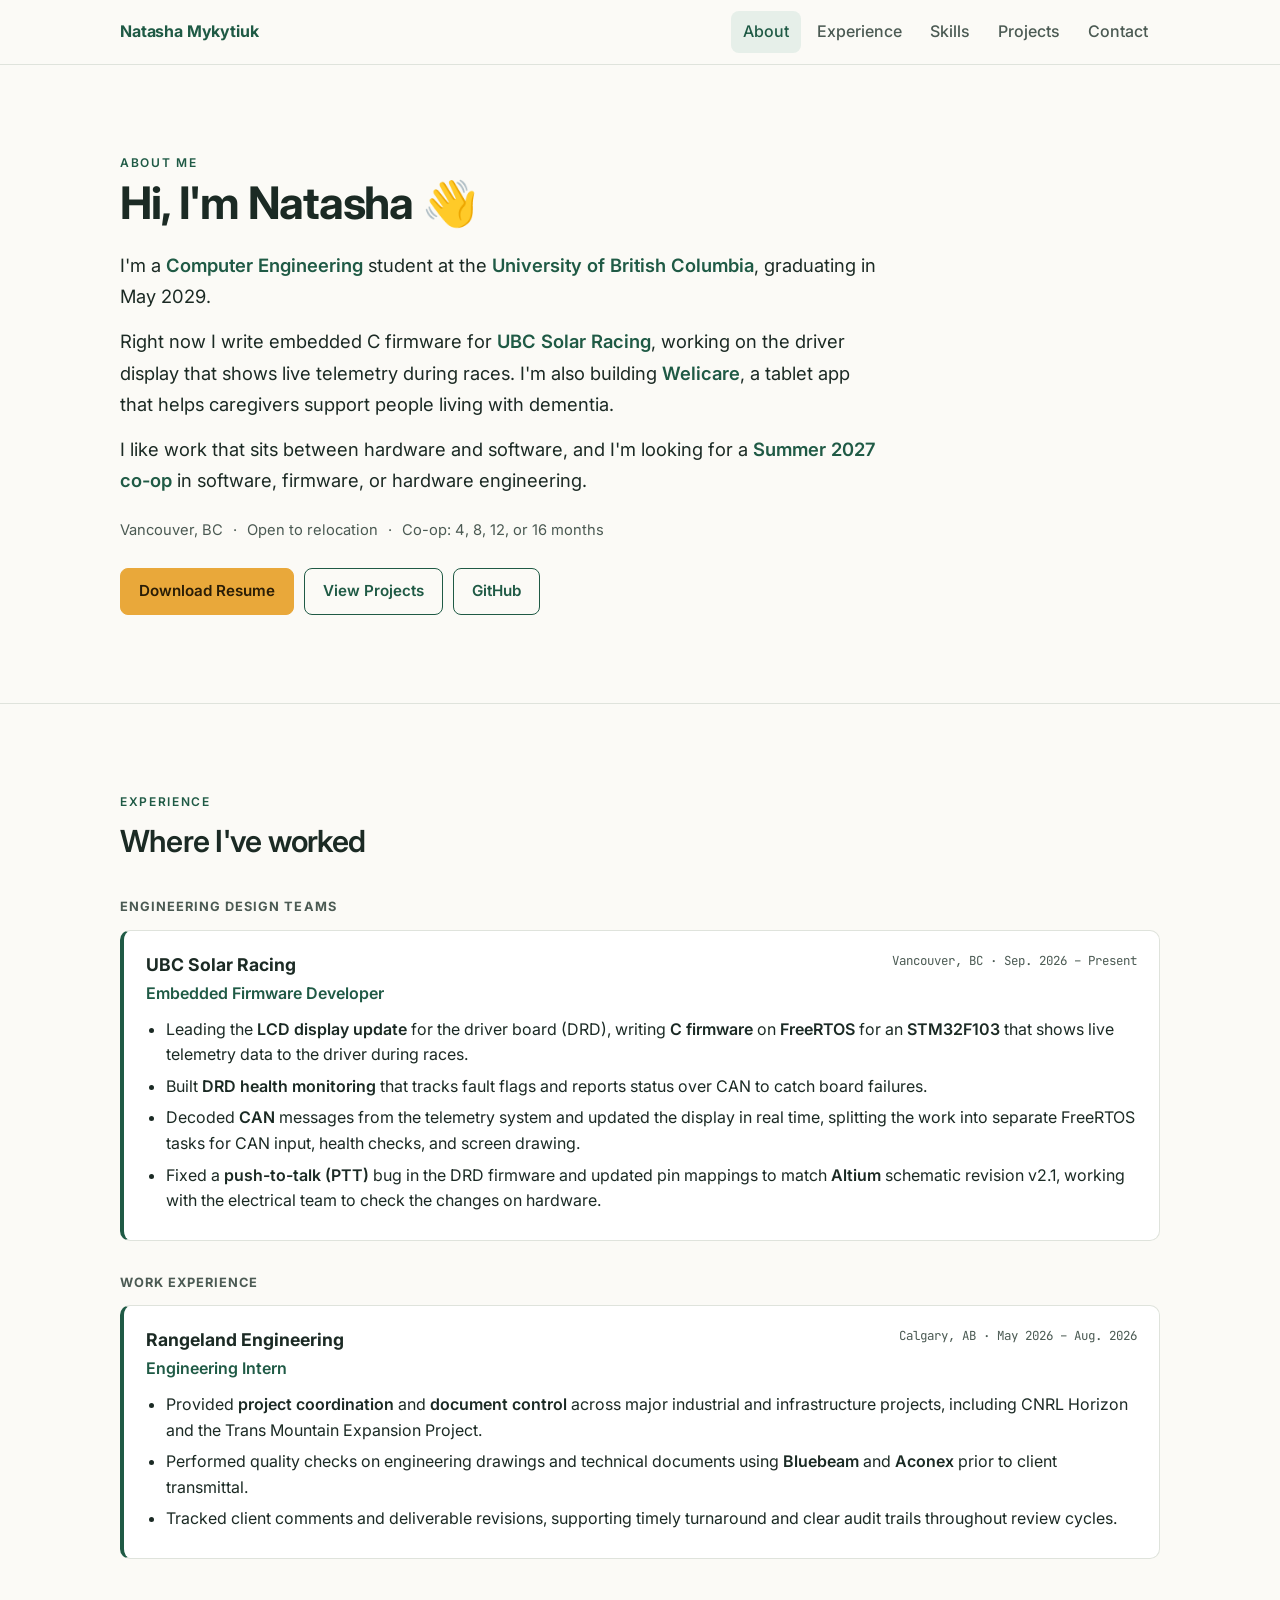
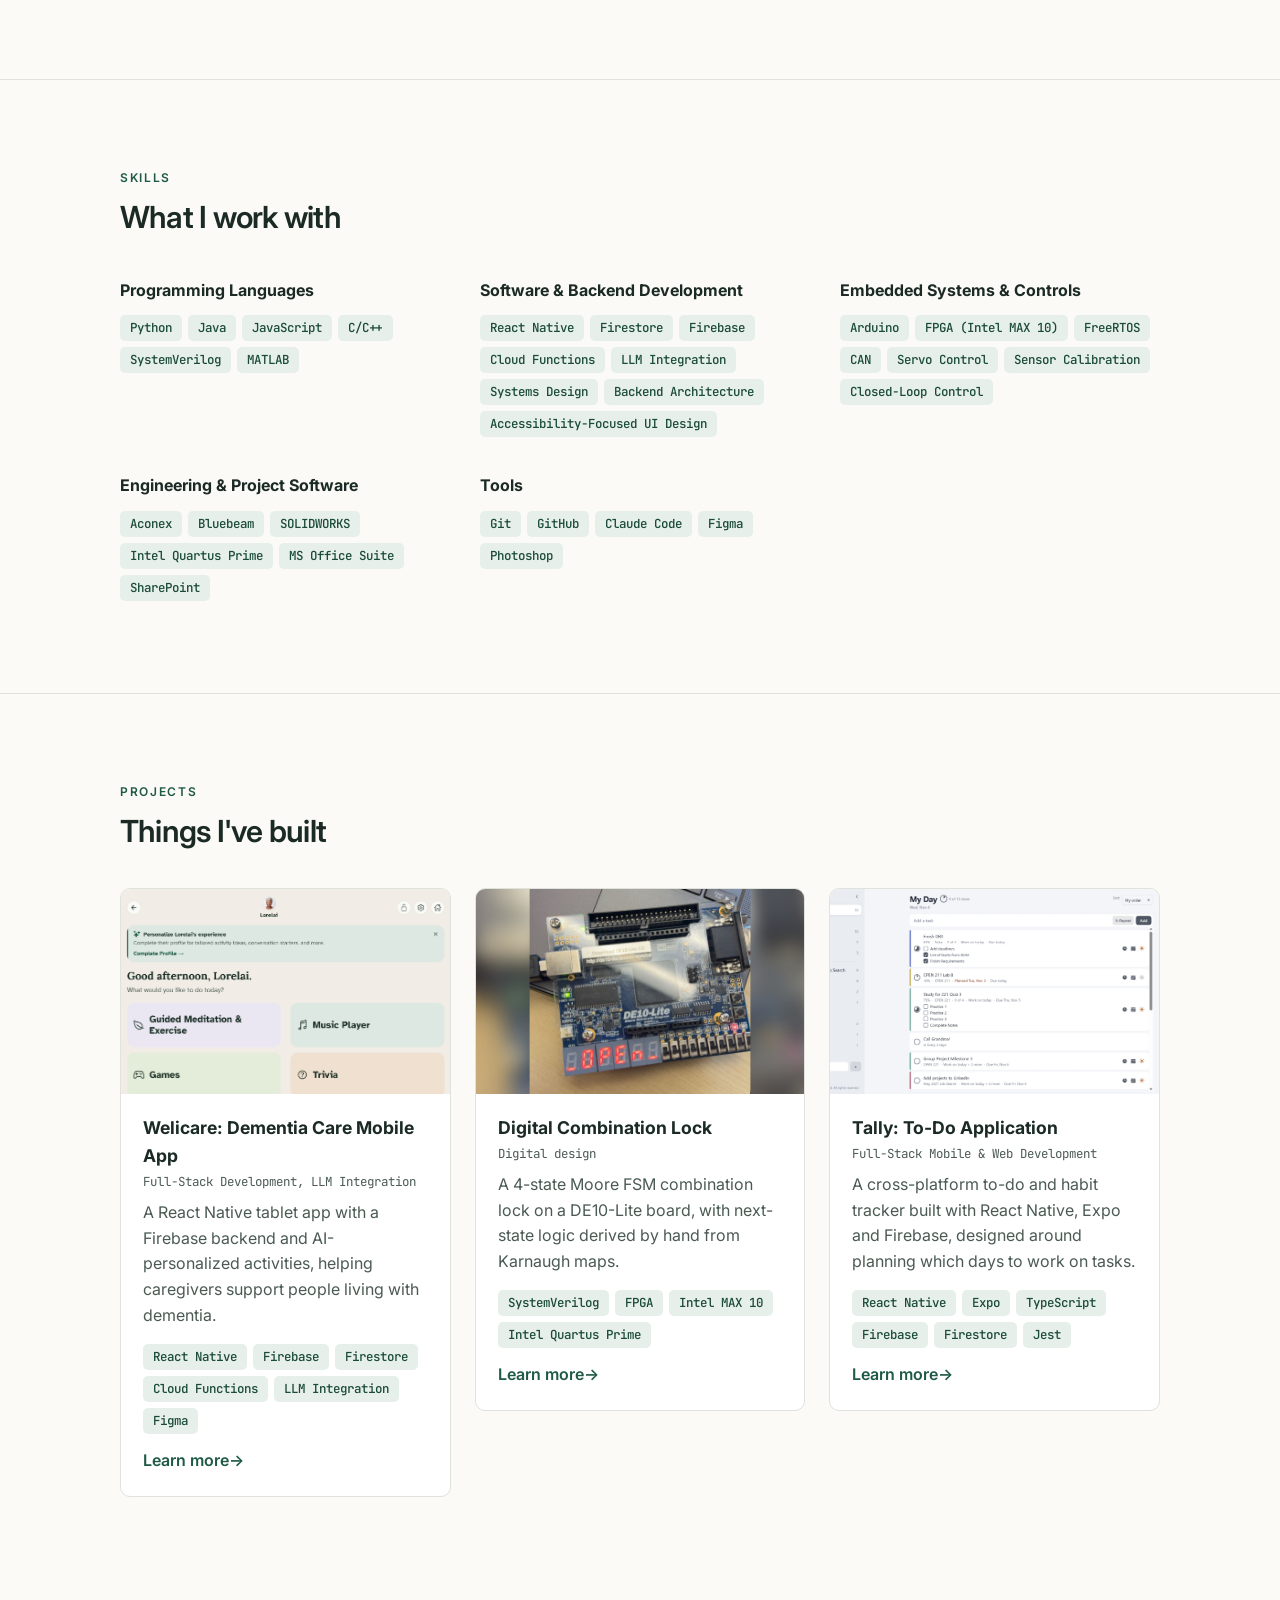
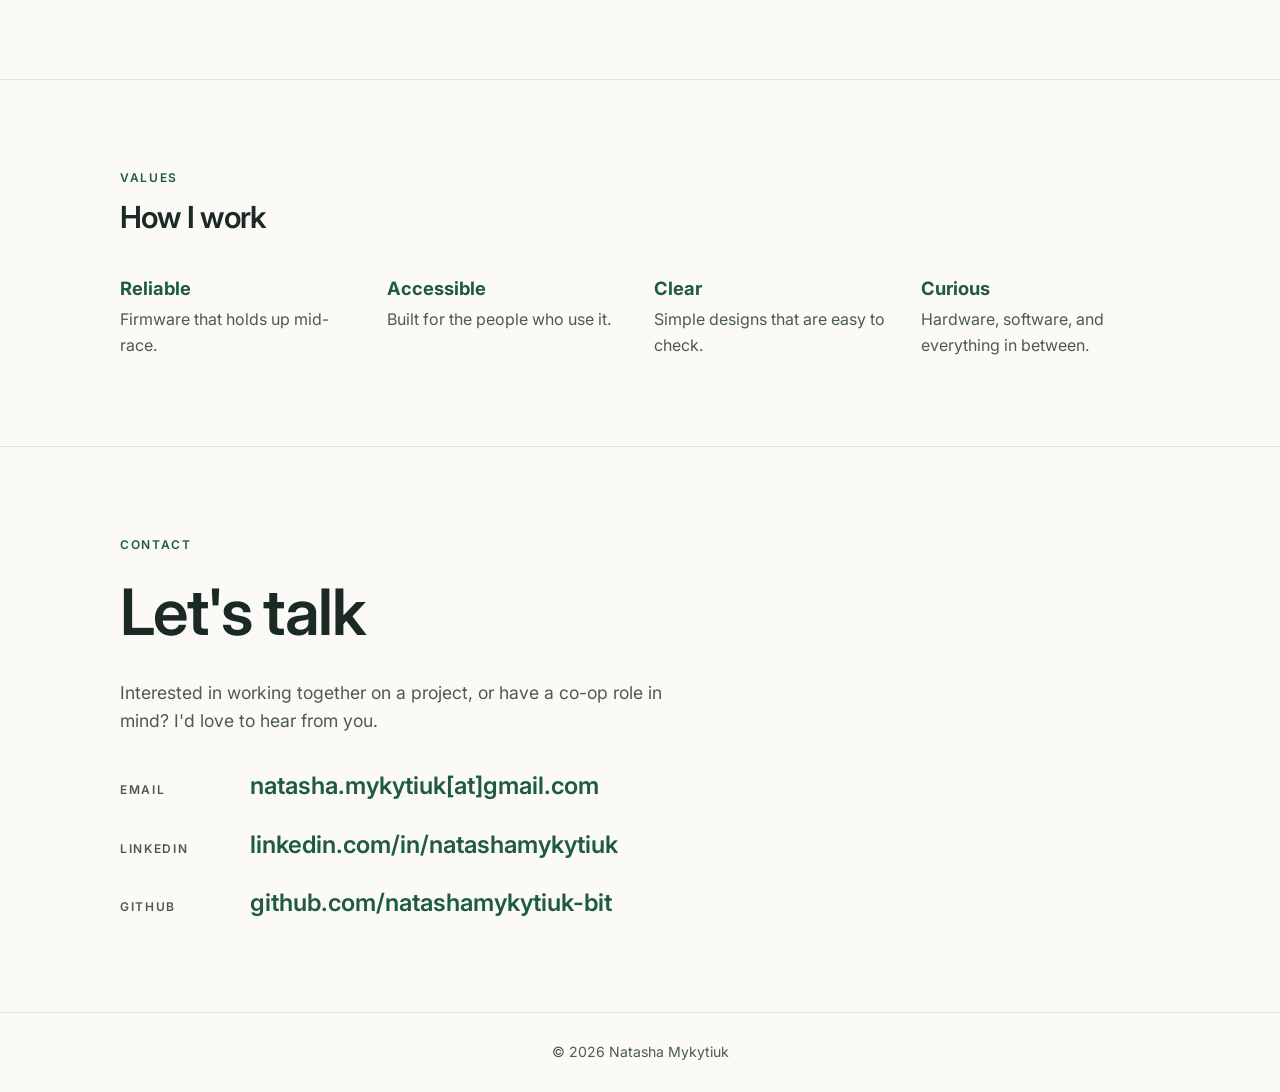
==== index.html @ c131df8e "changes to projects" ====
<!DOCTYPE html>
<html lang="en" data-theme="evergreen">
<head>
	<meta charset="UTF-8">
	<meta name="viewport" content="width=device-width, initial-scale=1">
	<title>Natasha Mykytiuk | Computer Engineering Student</title>
	<meta name="description" content="Natasha Mykytiuk, Computer Engineering student at UBC seeking Summer 2027 software, firmware, and hardware co-ops.">
	<link rel="preconnect" href="https://fonts.googleapis.com">
	<link rel="preconnect" href="https://fonts.gstatic.com" crossorigin>
	<link href="https://fonts.googleapis.com/css2?family=Inter:wght@400;500;600;700&family=JetBrains+Mono:wght@400;600;700&display=swap" rel="stylesheet">
	<link rel="stylesheet" href="css/style.css">
</head>
<body data-page="home">
	<a class="skip-link" href="#main">Skip to content</a>

	<header class="site-header">
		<nav class="container nav" aria-label="Main">
			<a class="brand" href="#about">Natasha Mykytiuk</a>
			<button class="menu-btn" aria-expanded="false" aria-controls="nav-links">Menu</button>
			<ul class="nav-links" id="nav-links">
				<li><a href="#about">About</a></li>
				<li><a href="#experience">Experience</a></li>
				<li><a href="#skills">Skills</a></li>
				<li><a href="projects.html">Projects</a></li>
				<li><a href="#contact">Contact</a></li>
			</ul>
		</nav>
	</header>

	<main id="main">
		<section id="about" aria-labelledby="about-title">
			<div class="container hero">
				<div>
					<p class="eyebrow">About me</p>
					<h1 id="about-title"></h1>
					<div class="intro" id="intro"></div>
					<p class="facts" id="facts"></p>
					<div class="btn-row" id="hero-buttons"></div>
				</div>
				<div class="hero-collage" id="hero-collage" hidden></div>
			</div>
		</section>

		<section id="experience" aria-labelledby="experience-title">
			<div class="container">
				<p class="eyebrow">Experience</p>
				<h2 id="experience-title">Where I've worked</h2>
				<div id="experience-list"></div>
			</div>
		</section>

		<section id="skills" aria-labelledby="skills-title">
			<div class="container">
				<p class="eyebrow">Skills</p>
				<h2 id="skills-title">What I work with</h2>
				<div class="skills-grid" id="skills-grid"></div>
			</div>
		</section>

		<section id="projects" aria-labelledby="projects-title">
			<div class="container">
				<p class="eyebrow">Projects</p>
				<h2 id="projects-title">Things I've built</h2>
				<div class="projects-grid" id="projects-grid"></div>
				<p class="section-more"><a class="btn btn-outline" href="projects.html">See all projects →</a></p>
			</div>
		</section>

		<section id="values" aria-labelledby="values-title">
			<div class="container">
				<p class="eyebrow">Values</p>
				<h2 id="values-title">How I work</h2>
				<div class="values-grid" id="values-grid"></div>
			</div>
		</section>

		<section id="contact" aria-labelledby="contact-title">
			<div class="container">
				<p class="eyebrow">Contact</p>
				<h2 id="contact-title" class="big-title">Let's talk</h2>
				<p class="contact-lead">Interested in working together on a project, or have a co-op role in mind? I'd love to hear from you.</p>
				<ul class="contact-list" id="contact-list"></ul>
			</div>
		</section>
	</main>

	<footer>
		<div class="container">&copy; <span id="year"></span> Natasha Mykytiuk</div>
	</footer>

	<script src="js/data.js"></script>
	<script src="js/site.js"></script>
</body>
</html>
---- css/style.css ----
:root {
	--bg: #ffffff;
	--bg-alt: #f6f7f9;
	--text: #1a1d23;
	--muted: #4a5160;
	--border: #e2e5ea;
	--accent: #1d4ed8;
	--accent-soft: #e8efff;
	--radius: 12px;
	--maxw: 1080px;
	--nav-h: 64px;
}
*, *::before, *::after { box-sizing: border-box; }
html { scroll-behavior: smooth; scroll-padding-top: calc(var(--nav-h) + 12px); }
@media (prefers-reduced-motion: reduce) {
	html { scroll-behavior: auto; }
	* { transition: none !important; }
	html.js .reveal { opacity: 1; transform: none; }
}
body {
	margin: 0;
	font-family: system-ui, -apple-system, "Segoe UI", Roboto, Helvetica, Arial, sans-serif;
	color: var(--text);
	background: var(--bg);
	line-height: 1.6;
	font-size: 1rem;
}
a { color: var(--accent); }
a:focus-visible, button:focus-visible {
	outline: 3px solid var(--accent);
	outline-offset: 3px;
	border-radius: 6px;
}
.skip-link {
	position: absolute;
	left: -9999px;
	top: 8px;
	background: var(--accent);
	color: #fff;
	padding: 8px 14px;
	border-radius: 6px;
	z-index: 100;
}
.skip-link:focus { left: 8px; }
.container { max-width: var(--maxw); margin: 0 auto; padding: 0 20px; }

/* Nav */
header.site-header {
	position: sticky;
	top: 0;
	z-index: 50;
	background: rgba(255, 255, 255, 0.92);
	backdrop-filter: blur(8px);
	border-bottom: 1px solid var(--border);
}
.nav {
	height: var(--nav-h);
	display: flex;
	align-items: center;
	justify-content: space-between;
}
.brand { font-weight: 700; text-decoration: none; color: var(--text); letter-spacing: -0.01em; }
.nav-links { display: flex; gap: 4px; list-style: none; margin: 0; padding: 0; }
.nav-links a {
	display: block;
	padding: 8px 12px;
	text-decoration: none;
	color: var(--muted);
	font-weight: 500;
	border-radius: 8px;
}
.nav-links a:hover, .nav-links a.active { color: var(--accent); background: var(--accent-soft); }
.menu-btn {
	display: none;
	background: none;
	border: 1px solid var(--border);
	border-radius: 8px;
	padding: 8px 12px;
	font: inherit;
	cursor: pointer;
	color: var(--text);
}
@media (max-width: 720px) {
	.menu-btn { display: block; }
	.nav-links {
		display: none;
		position: absolute;
		top: var(--nav-h);
		left: 0;
		right: 0;
		flex-direction: column;
		background: var(--bg);
		border-bottom: 1px solid var(--border);
		padding: 8px 20px 16px;
	}
	.nav-links.open { display: flex; }
}

/* Sections */
section { padding: 88px 0; }
section + section { border-top: 1px solid var(--border); }
h2 { font-size: 1.9rem; margin: 0 0 32px; letter-spacing: -0.02em; font-weight: 600; }
.eyebrow {
	margin: 0 0 6px;
	font-size: 0.75rem;
	font-weight: 600;
	letter-spacing: 0.14em;
	text-transform: uppercase;
	color: var(--muted);
}
h3 { margin: 0; font-size: 1.1rem; }

/* Hero / About */
.hero > div { max-width: 760px; }
.hero.has-collage { display: grid; grid-template-columns: 1.1fr 1fr; gap: 56px; align-items: center; }
.hero-collage {
	display: grid;
	grid-template-columns: 1.15fr 1fr;
	grid-template-rows: repeat(5, 1fr);
	gap: 12px;
	aspect-ratio: 1 / 1.04;
}
.hero-collage[hidden] { display: none; }
.hero-collage .photo { overflow: hidden; border-radius: var(--radius); background: var(--accent-soft); }
.hero-collage .photo:nth-child(1) { grid-area: 1 / 1 / 4 / 2; }
.hero-collage .photo:nth-child(2) { grid-area: 1 / 2 / 3 / 3; }
.hero-collage .photo:nth-child(3) { grid-area: 3 / 2 / 6 / 3; }
.hero-collage .photo:nth-child(4) { grid-area: 4 / 1 / 6 / 2; }
.hero-collage img {
	width: 100%;
	height: 100%;
	object-fit: cover;
	display: block;
	transition: transform 0.6s cubic-bezier(0.22, 1, 0.36, 1);
}
.hero-collage .photo:hover img { transform: scale(1.04); }
@media (max-width: 900px) {
	.hero.has-collage { grid-template-columns: 1fr; gap: 36px; }
	.hero-collage { max-width: 460px; }
}

/* Fade-up as sections scroll into view */
html.js .reveal {
	opacity: 0;
	transform: translateY(20px);
	transition: opacity 0.7s cubic-bezier(0.22, 1, 0.36, 1) var(--reveal-delay, 0s),
		transform 0.7s cubic-bezier(0.22, 1, 0.36, 1) var(--reveal-delay, 0s);
}
html.js .reveal.is-visible { opacity: 1; transform: none; }
.hero h1 { font-size: clamp(2rem, 5vw, 2.8rem); margin: 0; letter-spacing: -0.03em; line-height: 1.15; }
.hero h1 { margin-bottom: 20px; }
.intro p { font-size: 1.15rem; line-height: 1.7; margin: 0 0 14px; }
.intro strong { color: var(--accent); font-weight: 600; }
.facts { color: var(--muted); font-size: 0.92rem; margin: 22px 0 26px; }
.facts span + span::before { content: "·"; margin: 0 10px; color: var(--muted); }
.btn-row { display: flex; flex-wrap: wrap; gap: 10px; }
.btn {
	display: inline-flex;
	align-items: center;
	gap: 6px;
	padding: 10px 18px;
	border-radius: 8px;
	font-weight: 600;
	text-decoration: none;
	border: 1px solid var(--accent);
	font-size: 0.95rem;
}
.btn-primary { background: var(--accent); color: #fff; }
.btn-primary:hover { background: #1e40af; }
.btn-outline { color: var(--accent); background: transparent; }
.btn-outline:hover { background: var(--accent-soft); }
.btn-sm { padding: 6px 12px; font-size: 0.85rem; }

/* Skills */
.skills-grid { display: grid; grid-template-columns: repeat(auto-fit, minmax(300px, 1fr)); gap: 28px 40px; }
.values-grid { display: grid; grid-template-columns: repeat(auto-fit, minmax(200px, 1fr)); gap: 28px; }
.value h3 { font-size: 1.15rem; margin-bottom: 4px; color: var(--accent); }
.value p { margin: 0; color: var(--muted); }
.skill-group { padding: 4px 0; }
.skill-group h3 { font-size: 1rem; margin-bottom: 12px; }
.tags { list-style: none; padding: 0; margin: 0; display: flex; flex-wrap: wrap; gap: 6px; }
.tag {
	background: var(--accent-soft);
	color: #1e3a8a;
	font-size: 0.82rem;
	font-weight: 500;
	padding: 3px 10px;
	border-radius: 999px;
}

/* Experience timeline */
.exp-group-title {
	font-size: 0.8rem;
	text-transform: uppercase;
	letter-spacing: 0.08em;
	color: var(--muted);
	margin: 0 0 12px;
}
.exp-list { display: grid; gap: 18px; margin-bottom: 32px; }
.exp {
	background: var(--bg);
	border: 1px solid var(--border);
	border-left: 4px solid var(--accent);
	border-radius: var(--radius);
	padding: 20px 22px;
}
.exp-head { display: flex; flex-wrap: wrap; justify-content: space-between; gap: 4px 16px; }
.meta { color: var(--muted); font-size: 0.9rem; }
.role { font-weight: 600; color: var(--accent); margin: 2px 0 10px; }
.points { margin: 0; padding-left: 20px; }
.points li { margin-bottom: 6px; }
.points strong { font-weight: 600; color: var(--text); }

/* Projects */
.projects-grid { display: grid; grid-template-columns: repeat(auto-fill, minmax(300px, 1fr)); gap: 24px; align-items: start; }
.card {
	display: flex;
	flex-direction: column;
	background: var(--bg);
	border: 1px solid var(--border);
	border-radius: var(--radius);
	overflow: hidden;
	transition: box-shadow 0.2s, transform 0.2s;
}
.card-media {
	aspect-ratio: 16 / 10;
	background: var(--accent-soft);
	display: flex;
	align-items: center;
	justify-content: center;
	color: var(--accent);
	font-weight: 700;
	font-size: 1.6rem;
	letter-spacing: 0.04em;
}
.card-media img { width: 100%; height: 100%; object-fit: cover; display: block; }
.card-body { padding: 20px 22px 22px; display: flex; flex-direction: column; }
.card .summary { margin: 8px 0 12px; color: var(--muted); }
.card:hover { box-shadow: 0 8px 24px rgba(20, 30, 60, 0.08); transform: translateY(-2px); }
.card .subtitle { color: var(--muted); font-size: 0.85rem; margin: 2px 0 0; }
.card .tags { margin: 4px 0 10px; }
.placeholder-note { color: #9a3412; font-size: 0.85rem; font-style: italic; }

/* Contact */
.big-title { font-size: clamp(2.4rem, 7vw, 4rem); margin-bottom: 16px; }
.contact-lead { max-width: 560px; color: var(--muted); font-size: 1.1rem; margin: 0 0 32px; }
.contact-list { list-style: none; padding: 0; margin: 8px 0 0; display: grid; gap: 18px; }
.contact-list li { display: flex; flex-wrap: wrap; align-items: baseline; gap: 4px 20px; font-size: clamp(1.1rem, 3vw, 1.5rem); }
.contact-list span { min-width: 110px; color: var(--muted); font-size: 0.75rem; font-weight: 600; letter-spacing: 0.14em; text-transform: uppercase; }
.contact-list a { font-weight: 600; text-decoration: none; border-bottom: 2px solid transparent; word-break: break-word; }
.contact-list a:hover { border-bottom-color: currentColor; }
footer { padding: 28px 0; text-align: center; color: var(--muted); font-size: 0.88rem; border-top: 1px solid var(--border); }

/* =========================================================
	THEME: Evergreen (applied by data-theme="evergreen" on <html>).
	Change colours in the [data-theme="evergreen"] block below.
========================================================= */
[data-theme] header.site-header { background: var(--nav-bg); }
[data-theme] .tag { background: var(--tag-bg); color: var(--tag-text); }
[data-theme] .btn-primary { background: var(--accent); color: var(--on-accent); border-color: var(--accent); }
[data-theme] .btn-primary:hover { filter: brightness(1.08); background: var(--accent); }
[data-theme] .placeholder-note { color: var(--accent); }
[data-theme] .exp, [data-theme] .card { background: var(--card); }
[data-theme] .skip-link { color: var(--on-accent); }

/* E: Evergreen: warm off-white, deep forest green, amber only on key buttons */
[data-theme="evergreen"] {
	--bg: #fbfaf6;
	--bg-alt: #f2f1ea;
	--card: #ffffff;
	--text: #1b2a24;
	--muted: #4b5a53;
	--border: #dfe3dc;
	--accent: #1f5a45;
	--on-accent: #ffffff;
	--accent-soft: #e6efe9;
	--amber: #e9a83a;
	--on-amber: #2a1d06;
	--tag-bg: #e6efe9;
	--tag-text: #1a4a39;
	--nav-bg: rgba(251, 250, 246, 0.92);
	--radius: 10px;
}
[data-theme="evergreen"] body { font-family: "Inter", system-ui, sans-serif; }
[data-theme="evergreen"] h1, [data-theme="evergreen"] h2 { color: var(--text); letter-spacing: -0.025em; }
[data-theme="evergreen"] .eyebrow { color: var(--accent); }
[data-theme="evergreen"] .brand { color: var(--accent); }
[data-theme="evergreen"] .meta, [data-theme="evergreen"] .tag, [data-theme="evergreen"] .card .subtitle {
	font-family: "JetBrains Mono", ui-monospace, Consolas, monospace;
	font-size: 0.78rem;
}
[data-theme="evergreen"] .tag { border-radius: 5px; }
[data-theme="evergreen"] .btn-primary { background: var(--amber); border-color: var(--amber); color: var(--on-amber); }
[data-theme="evergreen"] .btn-primary:hover { background: #dc9a2a; filter: none; }
[data-theme="evergreen"] .btn-outline { color: var(--accent); border-color: var(--accent); }
[data-theme="evergreen"] .exp { border-left-color: var(--accent); }
[data-theme="evergreen"] .card:hover { box-shadow: 0 10px 26px rgba(31, 90, 69, 0.12); }
[data-theme="evergreen"] .placeholder-note { color: #8a5a0c; }

/* =========================================================
	PROJECT CARDS, PROJECTS PAGE, SINGLE PROJECT PAGE
========================================================= */
a.card-media { display: block; }
.card-title { color: var(--text); text-decoration: none; }
.card-title:hover { color: var(--accent); }
.learn-more {
	align-self: flex-start;
	margin-top: 4px;
	font-weight: 600;
	text-decoration: none;
	color: var(--accent);
}
.learn-more::after { content: " →"; display: inline-block; transition: transform 0.2s; }
.learn-more:hover::after { transform: translateX(3px); }
.section-more { margin-top: 32px; }

.page-header { padding-bottom: 8px; }
.page-header h1, .project-title {
	font-size: clamp(2rem, 5vw, 2.8rem);
	margin: 0 0 12px;
	letter-spacing: -0.03em;
	line-height: 1.15;
}
.page-lead, .project-lead { max-width: 640px; color: var(--muted); font-size: 1.15rem; margin: 0 0 20px; }
.page-section { padding-top: 56px; }

.back-link {
	display: inline-block;
	margin-bottom: 28px;
	font-weight: 600;
	text-decoration: none;
}
.back-link::before { content: "← "; }
.project-header .tags { margin-bottom: 20px; }

.gallery { display: grid; gap: 14px; margin: 44px 0 8px; }
.gallery-2 { grid-template-columns: 1fr 1fr; }
.gallery-3 { grid-template-columns: 2fr 1fr; grid-template-rows: 1fr 1fr; }
.gallery-3 figure:first-child { grid-row: span 2; }
.gallery-4 { grid-template-columns: repeat(2, 1fr); }
/* 5, 7, 9… photos: first one goes full width, the rest pair up */
.gallery-4 > figure:first-child:nth-last-child(2n+1) { grid-column: 1 / -1; }
.gallery-4 > figure:first-child:nth-last-child(2n+1) img { aspect-ratio: 16 / 9; }
.gallery figure { margin: 0; }
.gallery img {
	width: 100%;
	display: block;
	border-radius: var(--radius);
	background: var(--accent-soft);
	aspect-ratio: 16 / 10;
	object-fit: cover;
}
.gallery-1 img { aspect-ratio: 16 / 9; }
.gallery-3 figure:first-child img { aspect-ratio: auto; height: 100%; }
.gallery figcaption { color: var(--muted); font-size: 0.88rem; margin-top: 6px; }
@media (max-width: 720px) {
	.gallery-2, .gallery-3, .gallery-4 { grid-template-columns: 1fr; grid-template-rows: none; }
	.gallery-3 figure:first-child { grid-row: auto; }
	.gallery-3 figure:first-child img { aspect-ratio: 16 / 10; height: auto; }
}

.project-body { max-width: 760px; }
.project-section { margin-top: 48px; }
.project-section h2 { font-size: 1.4rem; margin-bottom: 14px; }
.project-section p { font-size: 1.05rem; line-height: 1.75; margin: 0 0 14px; }
.project-section .points li { font-size: 1.05rem; line-height: 1.7; margin-bottom: 10px; }

.project-pager {
	display: grid;
	grid-template-columns: 1fr 1fr;
	gap: 16px;
	margin-top: 64px;
	padding-top: 28px;
	border-top: 1px solid var(--border);
}
.project-pager a {
	display: block;
	padding: 16px 18px;
	border: 1px solid var(--border);
	border-radius: var(--radius);
	background: var(--card, var(--bg));
	text-decoration: none;
	color: var(--text);
}
.project-pager a:hover { border-color: var(--accent); }
.project-pager span { display: block; color: var(--muted); font-size: 0.8rem; text-transform: uppercase; letter-spacing: 0.12em; margin-bottom: 4px; }
.project-pager strong { color: var(--accent); }
.pager-next { text-align: right; }
@media (max-width: 560px) {
	.project-pager { grid-template-columns: 1fr; }
	.pager-next { text-align: left; }
}
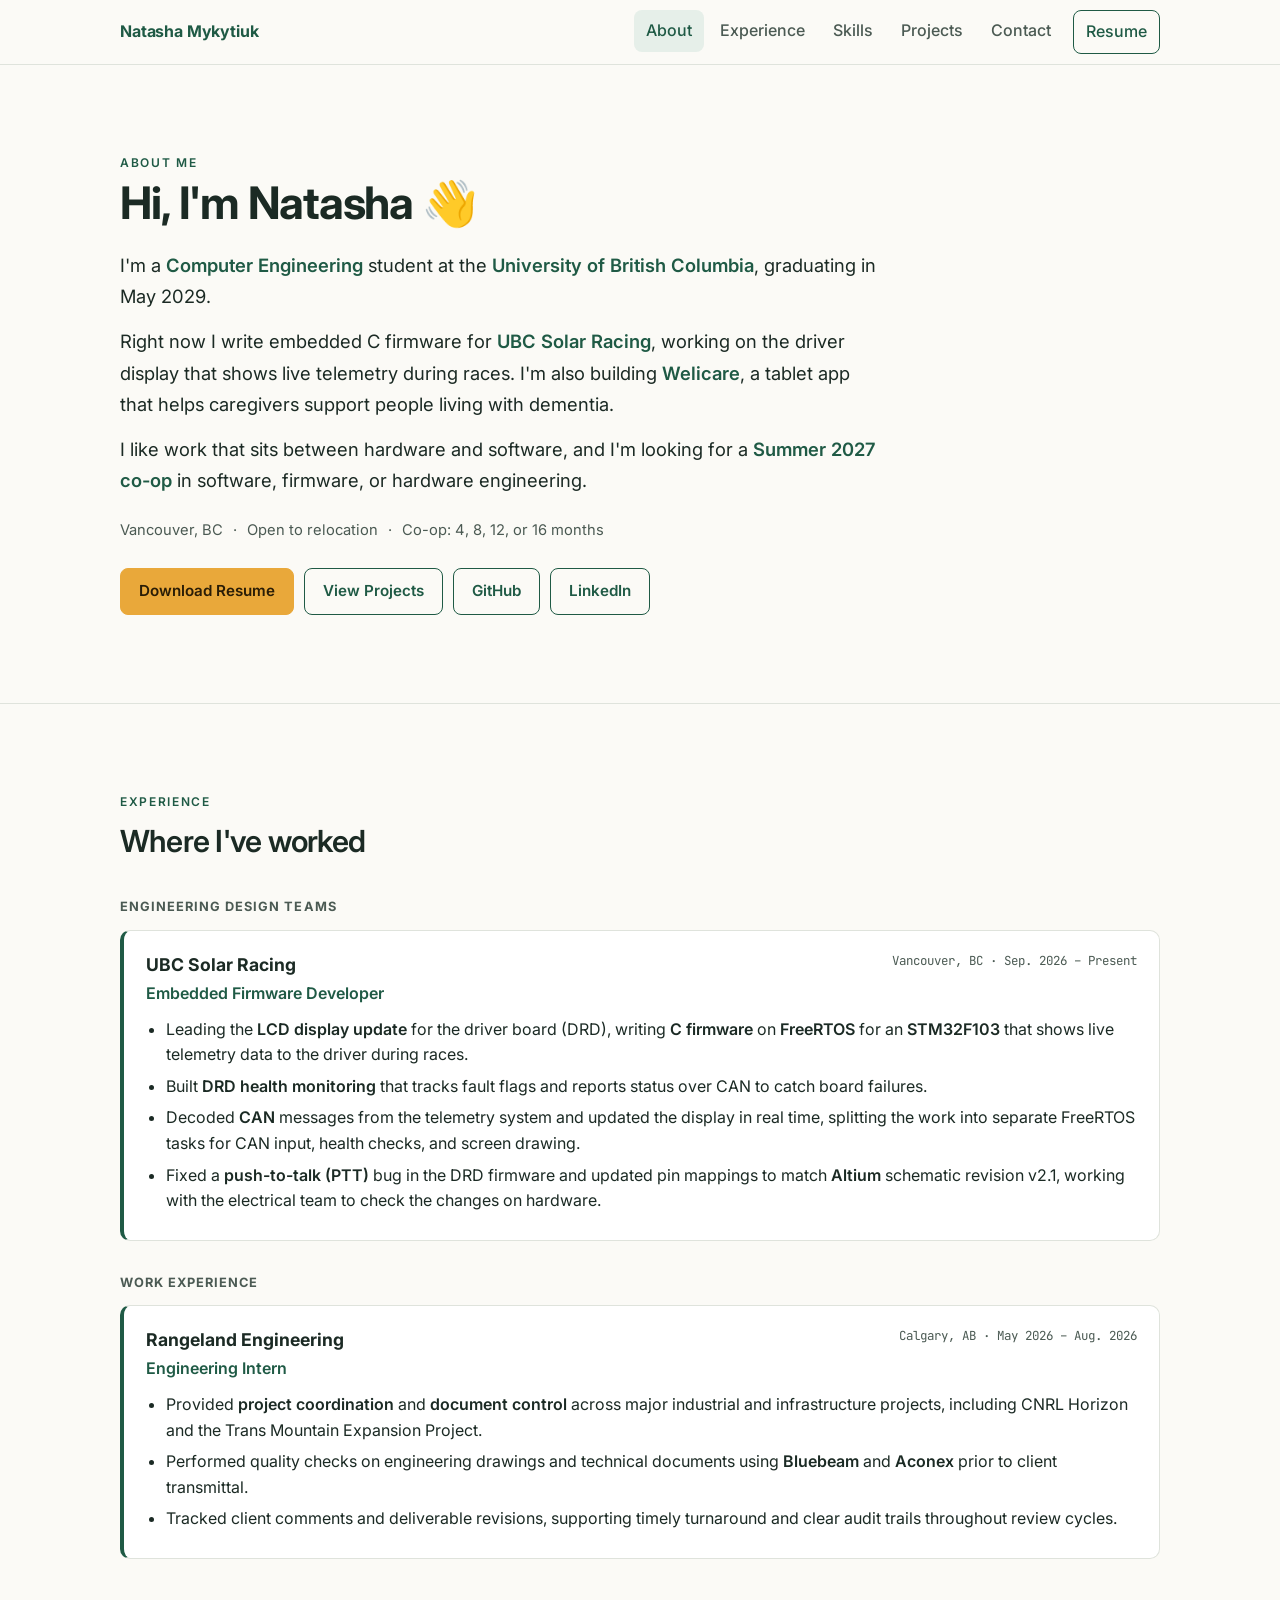
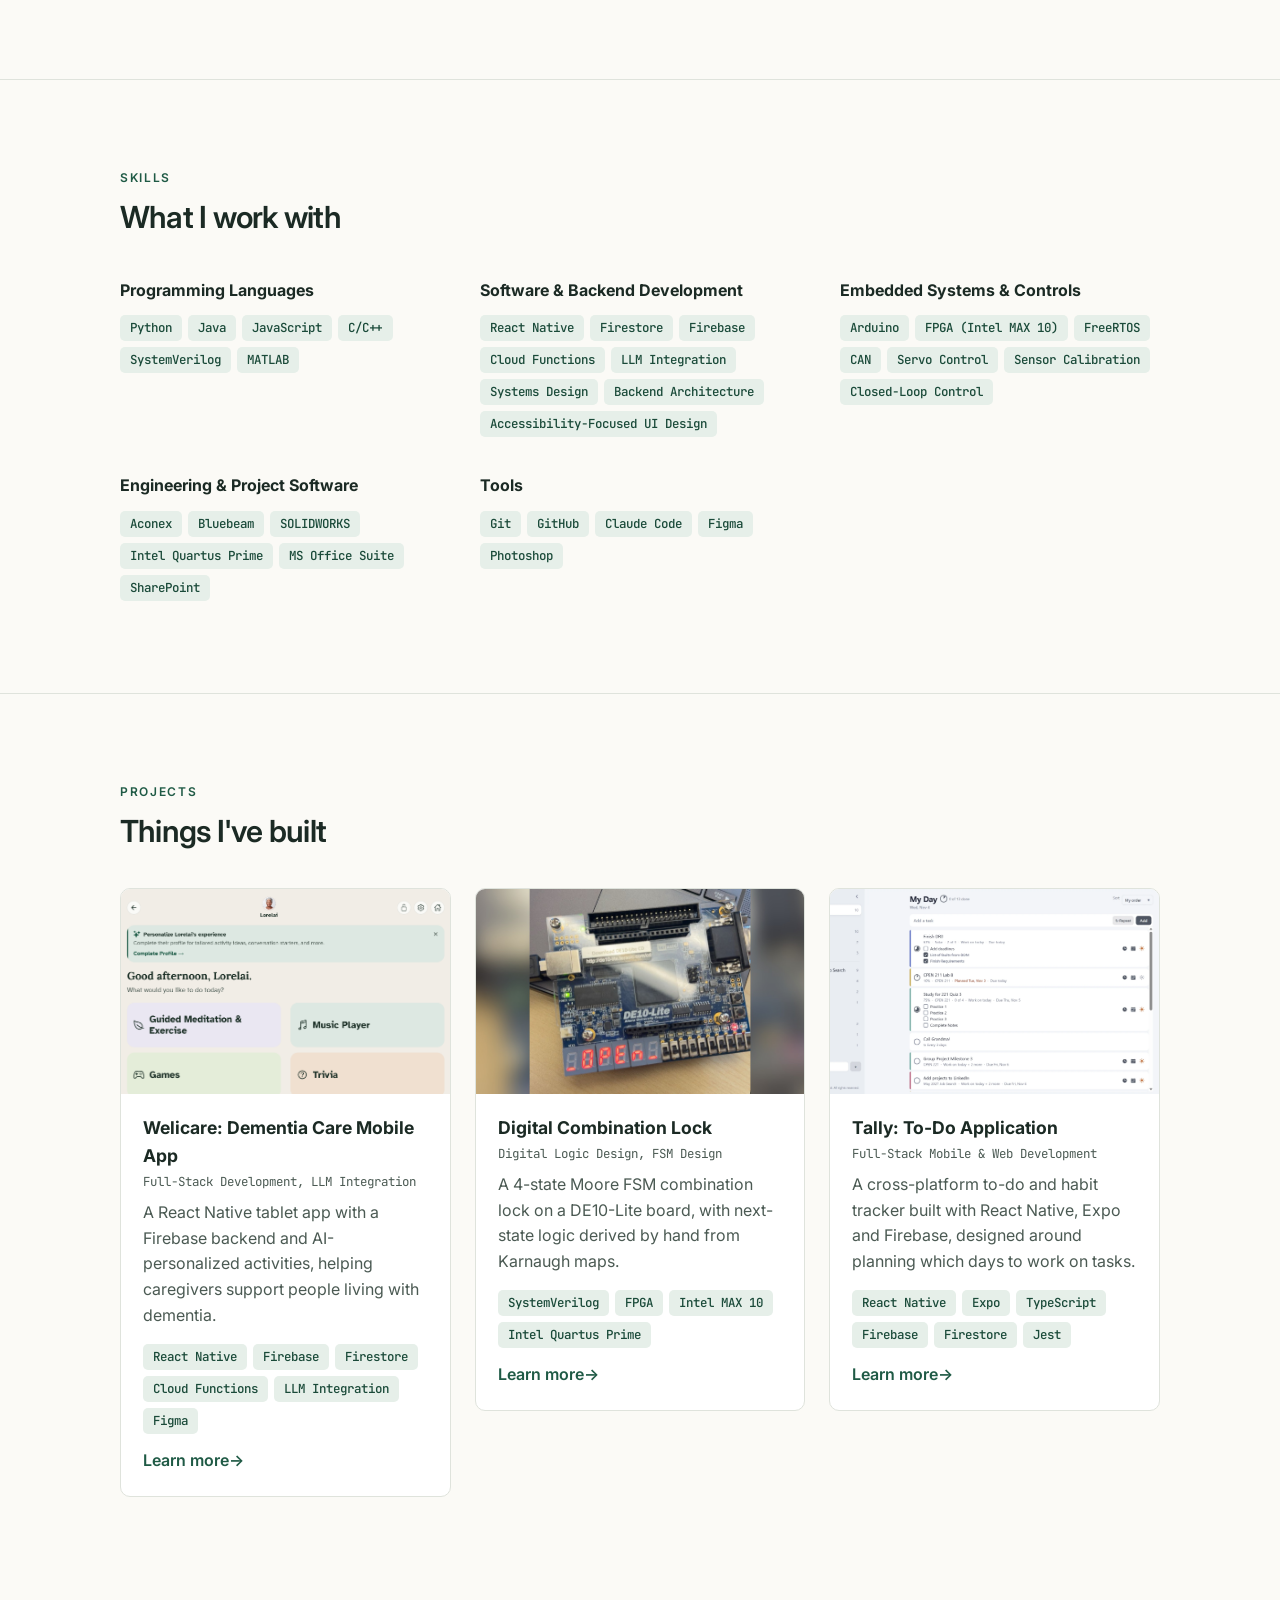
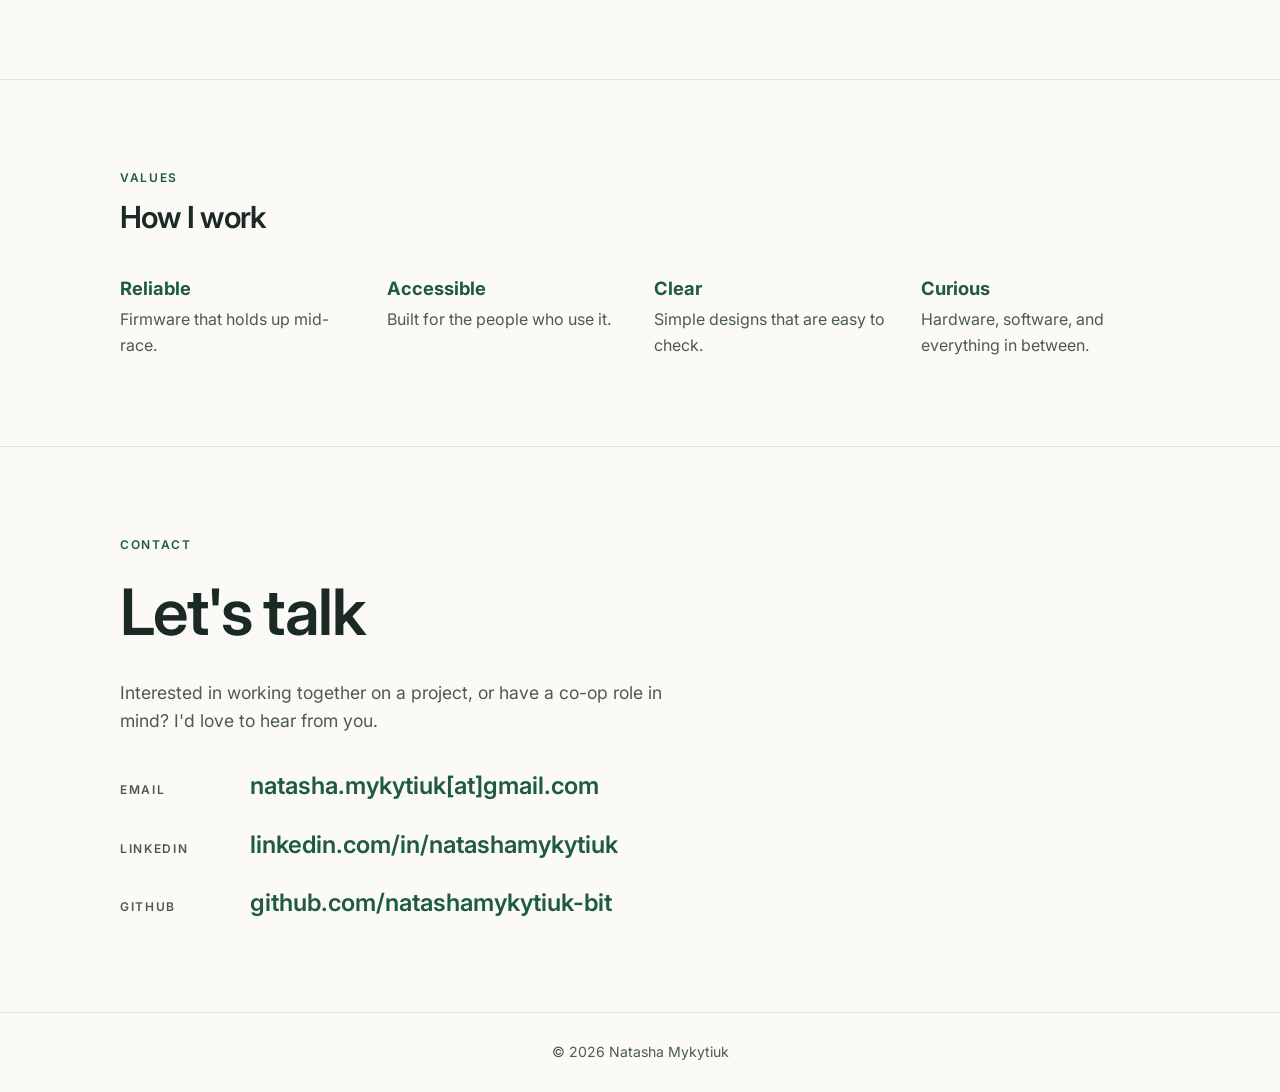
==== commit 963ec62b: "changes to formatting" ====
--- a/index.html
+++ b/index.html
@@ -8,7 +8,7 @@
 	<link rel="preconnect" href="https://fonts.googleapis.com">
 	<link rel="preconnect" href="https://fonts.gstatic.com" crossorigin>
 	<link href="https://fonts.googleapis.com/css2?family=Inter:wght@400;500;600;700&family=JetBrains+Mono:wght@400;600;700&display=swap" rel="stylesheet">
-	<link rel="stylesheet" href="css/style.css">
+	<link rel="stylesheet" href="css/style.css?v=8">
 </head>
 <body data-page="home">
 	<a class="skip-link" href="#main">Skip to content</a>
@@ -23,6 +23,7 @@
 				<li><a href="#skills">Skills</a></li>
 				<li><a href="projects.html">Projects</a></li>
 				<li><a href="#contact">Contact</a></li>
+				<li><a class="nav-resume" href="resume.pdf" target="_blank" rel="noopener">Resume</a></li>
 			</ul>
 		</nav>
 	</header>
@@ -88,7 +89,7 @@
 		<div class="container">&copy; <span id="year"></span> Natasha Mykytiuk</div>
 	</footer>
 
-	<script src="js/data.js"></script>
-	<script src="js/site.js"></script>
+	<script src="js/data.js?v=8"></script>
+	<script src="js/site.js?v=8"></script>
 </body>
 </html>
--- a/css/style.css
+++ b/css/style.css
@@ -390,3 +390,7 @@
 	.project-pager { grid-template-columns: 1fr; }
 	.pager-next { text-align: left; }
 }
+
+/* Resume button in the nav */
+.nav-links a.nav-resume { border: 1.5px solid var(--accent); color: var(--accent); margin-left: 6px; }
+.nav-links a.nav-resume:hover { background: var(--accent); color: #fff; }
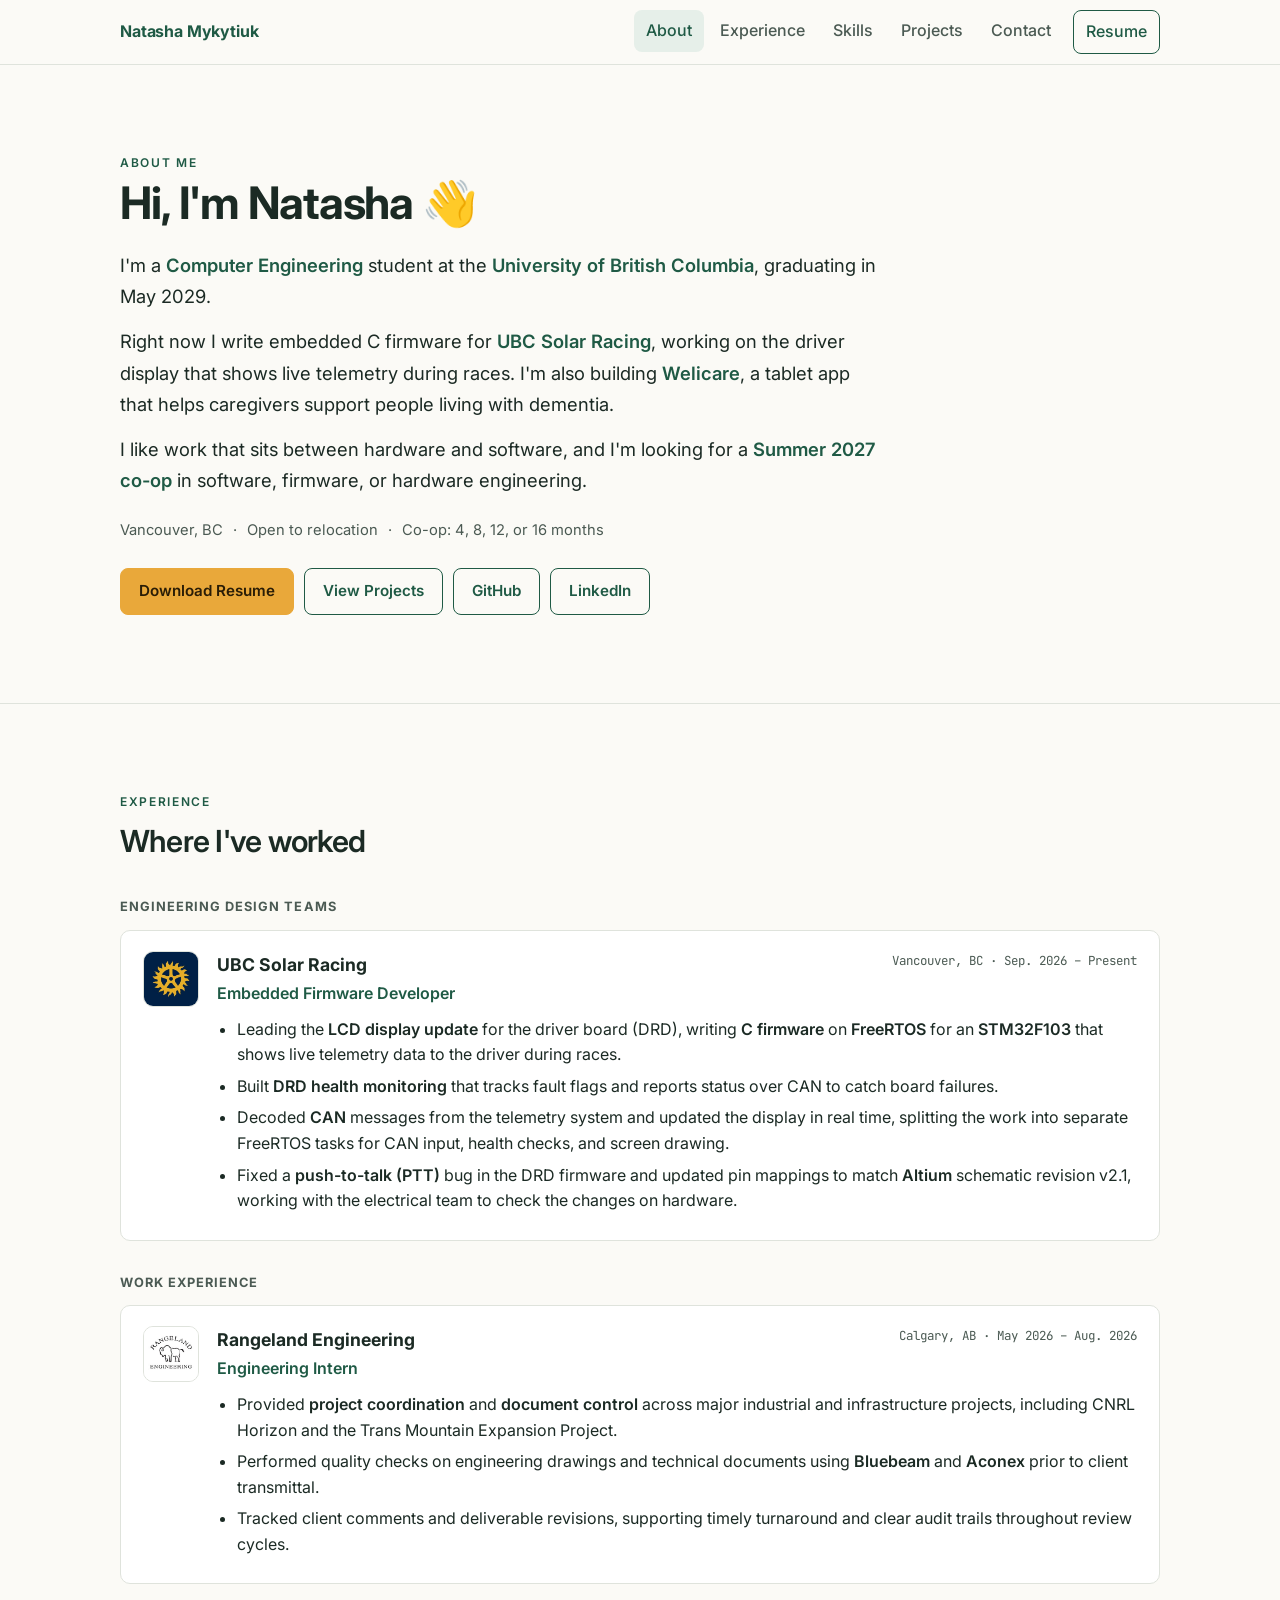
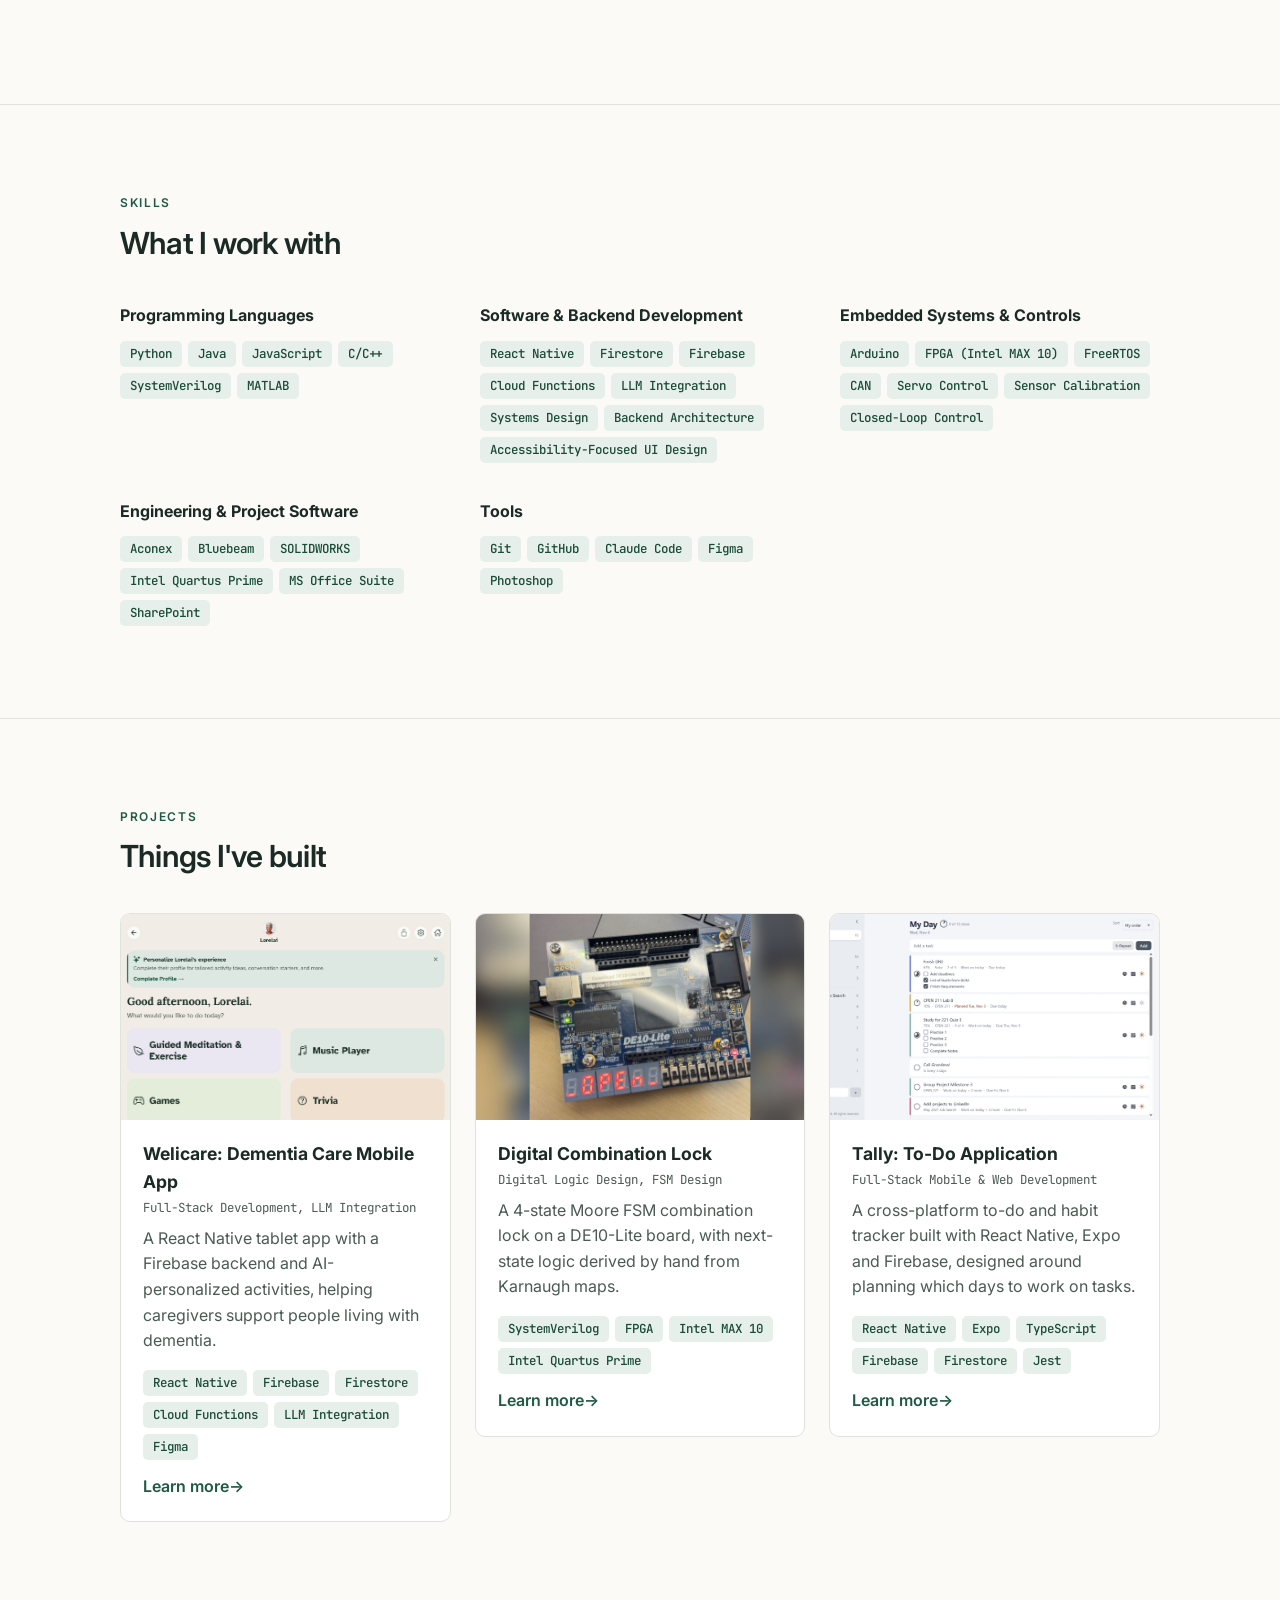
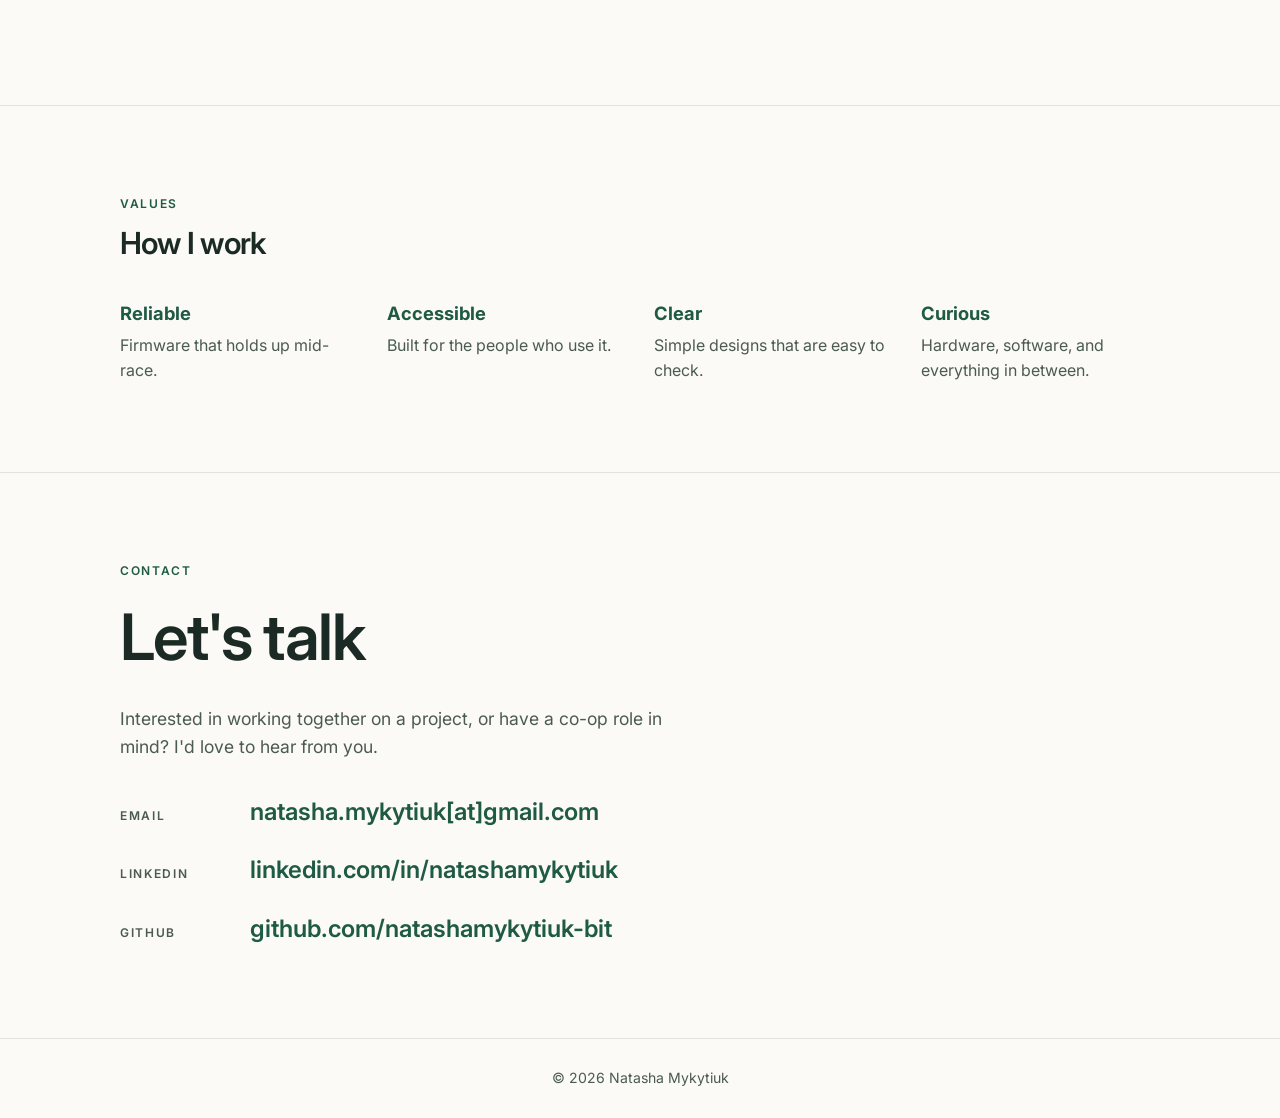
==== commit f09f3f46: "style changes" ====
--- a/index.html
+++ b/index.html
@@ -8,7 +8,7 @@
 	<link rel="preconnect" href="https://fonts.googleapis.com">
 	<link rel="preconnect" href="https://fonts.gstatic.com" crossorigin>
 	<link href="https://fonts.googleapis.com/css2?family=Inter:wght@400;500;600;700&family=JetBrains+Mono:wght@400;600;700&display=swap" rel="stylesheet">
-	<link rel="stylesheet" href="css/style.css?v=8">
+	<link rel="stylesheet" href="css/style.css?v=11">
 </head>
 <body data-page="home">
 	<a class="skip-link" href="#main">Skip to content</a>
@@ -89,7 +89,7 @@
 		<div class="container">&copy; <span id="year"></span> Natasha Mykytiuk</div>
 	</footer>
 
-	<script src="js/data.js?v=8"></script>
-	<script src="js/site.js?v=8"></script>
+	<script src="js/data.js?v=11"></script>
+	<script src="js/site.js?v=11"></script>
 </body>
 </html>
--- a/css/style.css
+++ b/css/style.css
@@ -200,7 +200,6 @@
 .exp {
 	background: var(--bg);
 	border: 1px solid var(--border);
-	border-left: 4px solid var(--accent);
 	border-radius: var(--radius);
 	padding: 20px 22px;
 }
@@ -293,7 +292,6 @@
 [data-theme="evergreen"] .btn-primary { background: var(--amber); border-color: var(--amber); color: var(--on-amber); }
 [data-theme="evergreen"] .btn-primary:hover { background: #dc9a2a; filter: none; }
 [data-theme="evergreen"] .btn-outline { color: var(--accent); border-color: var(--accent); }
-[data-theme="evergreen"] .exp { border-left-color: var(--accent); }
 [data-theme="evergreen"] .card:hover { box-shadow: 0 10px 26px rgba(31, 90, 69, 0.12); }
 [data-theme="evergreen"] .placeholder-note { color: #8a5a0c; }
 
@@ -394,3 +392,19 @@
 /* Resume button in the nav */
 .nav-links a.nav-resume { border: 1.5px solid var(--accent); color: var(--accent); margin-left: 6px; }
 .nav-links a.nav-resume:hover { background: var(--accent); color: #fff; }
+
+/* Experience logos (like LinkedIn): set "logo" on an EXPERIENCE entry in js/data.js */
+.exp.has-logo { display: grid; grid-template-columns: 56px 1fr; gap: 18px; align-items: start; }
+.exp-logo {
+	width: 56px;
+	height: 56px;
+	border-radius: 10px;
+	object-fit: contain;
+	background: #fff;
+	border: 1px solid var(--border);
+}
+.exp-body { min-width: 0; }
+@media (max-width: 520px) {
+	.exp.has-logo { grid-template-columns: 44px 1fr; gap: 14px; }
+	.exp-logo { width: 44px; height: 44px; border-radius: 8px; }
+}
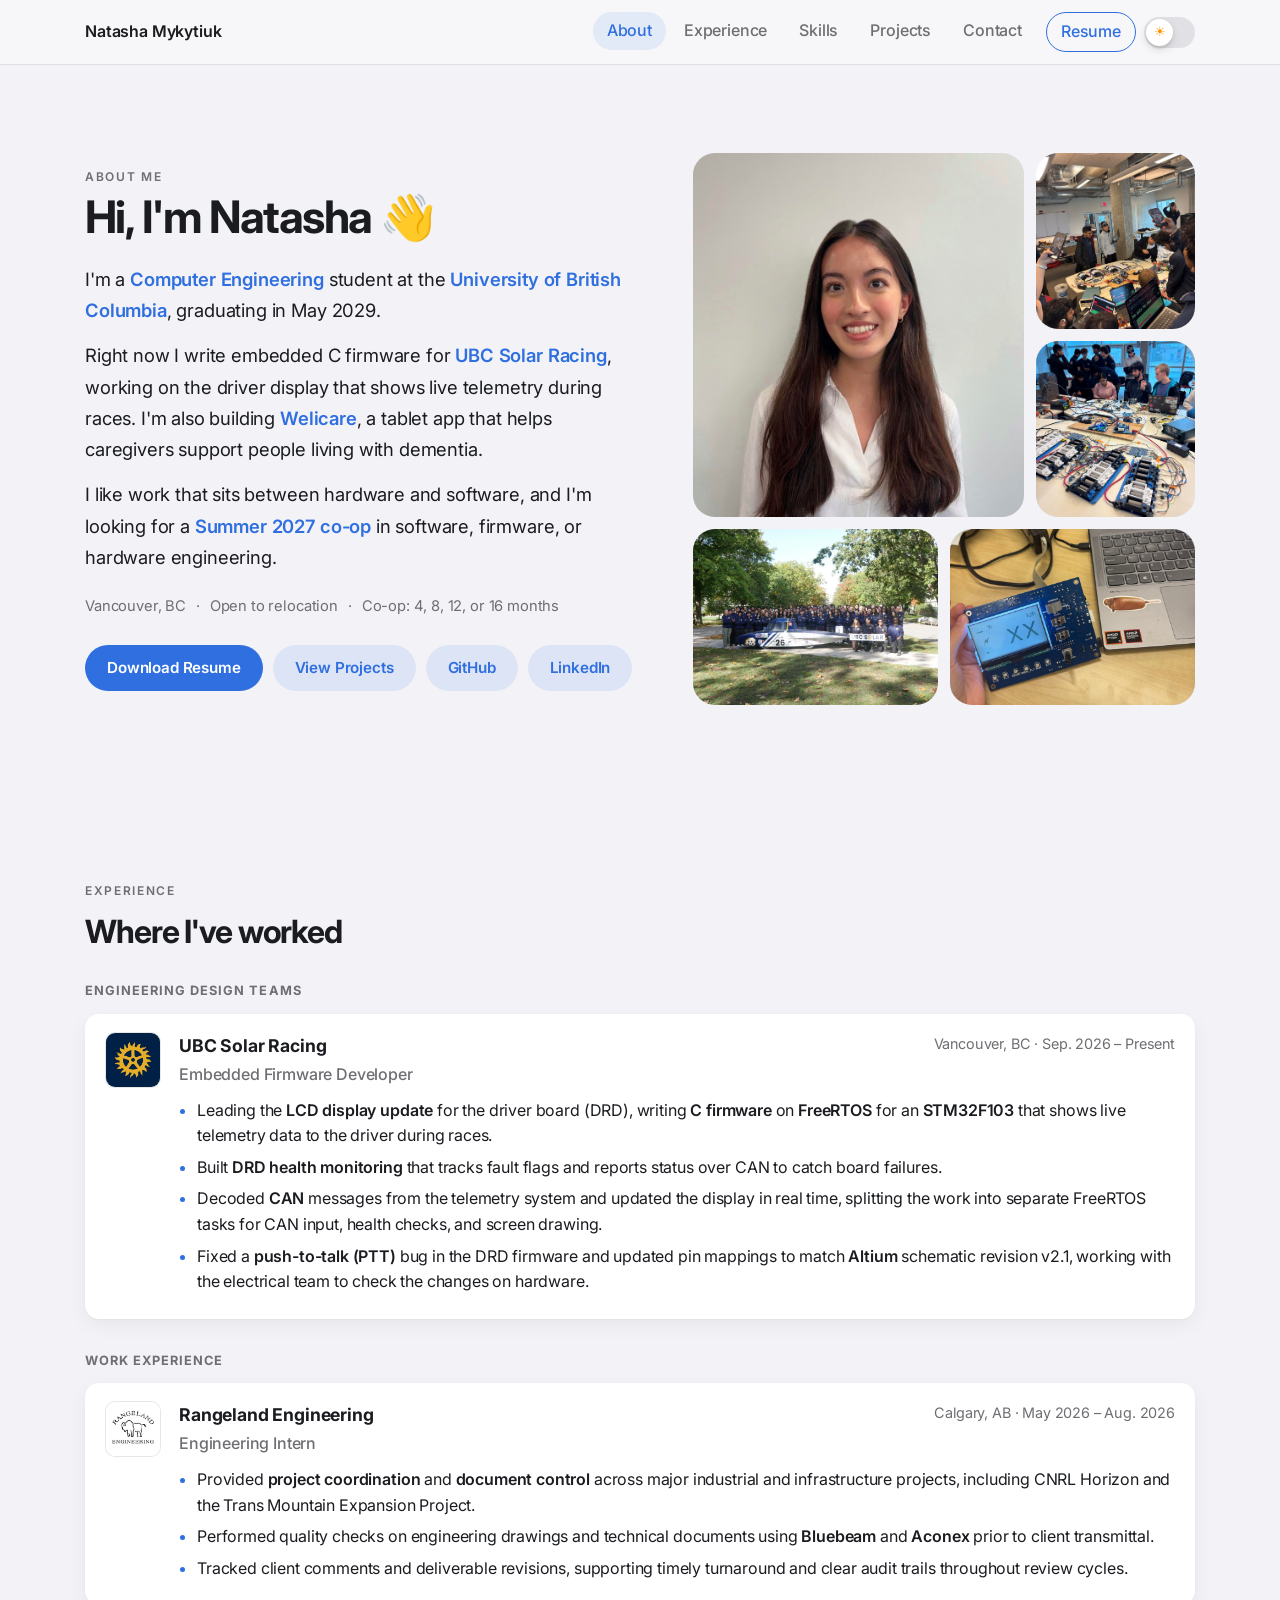
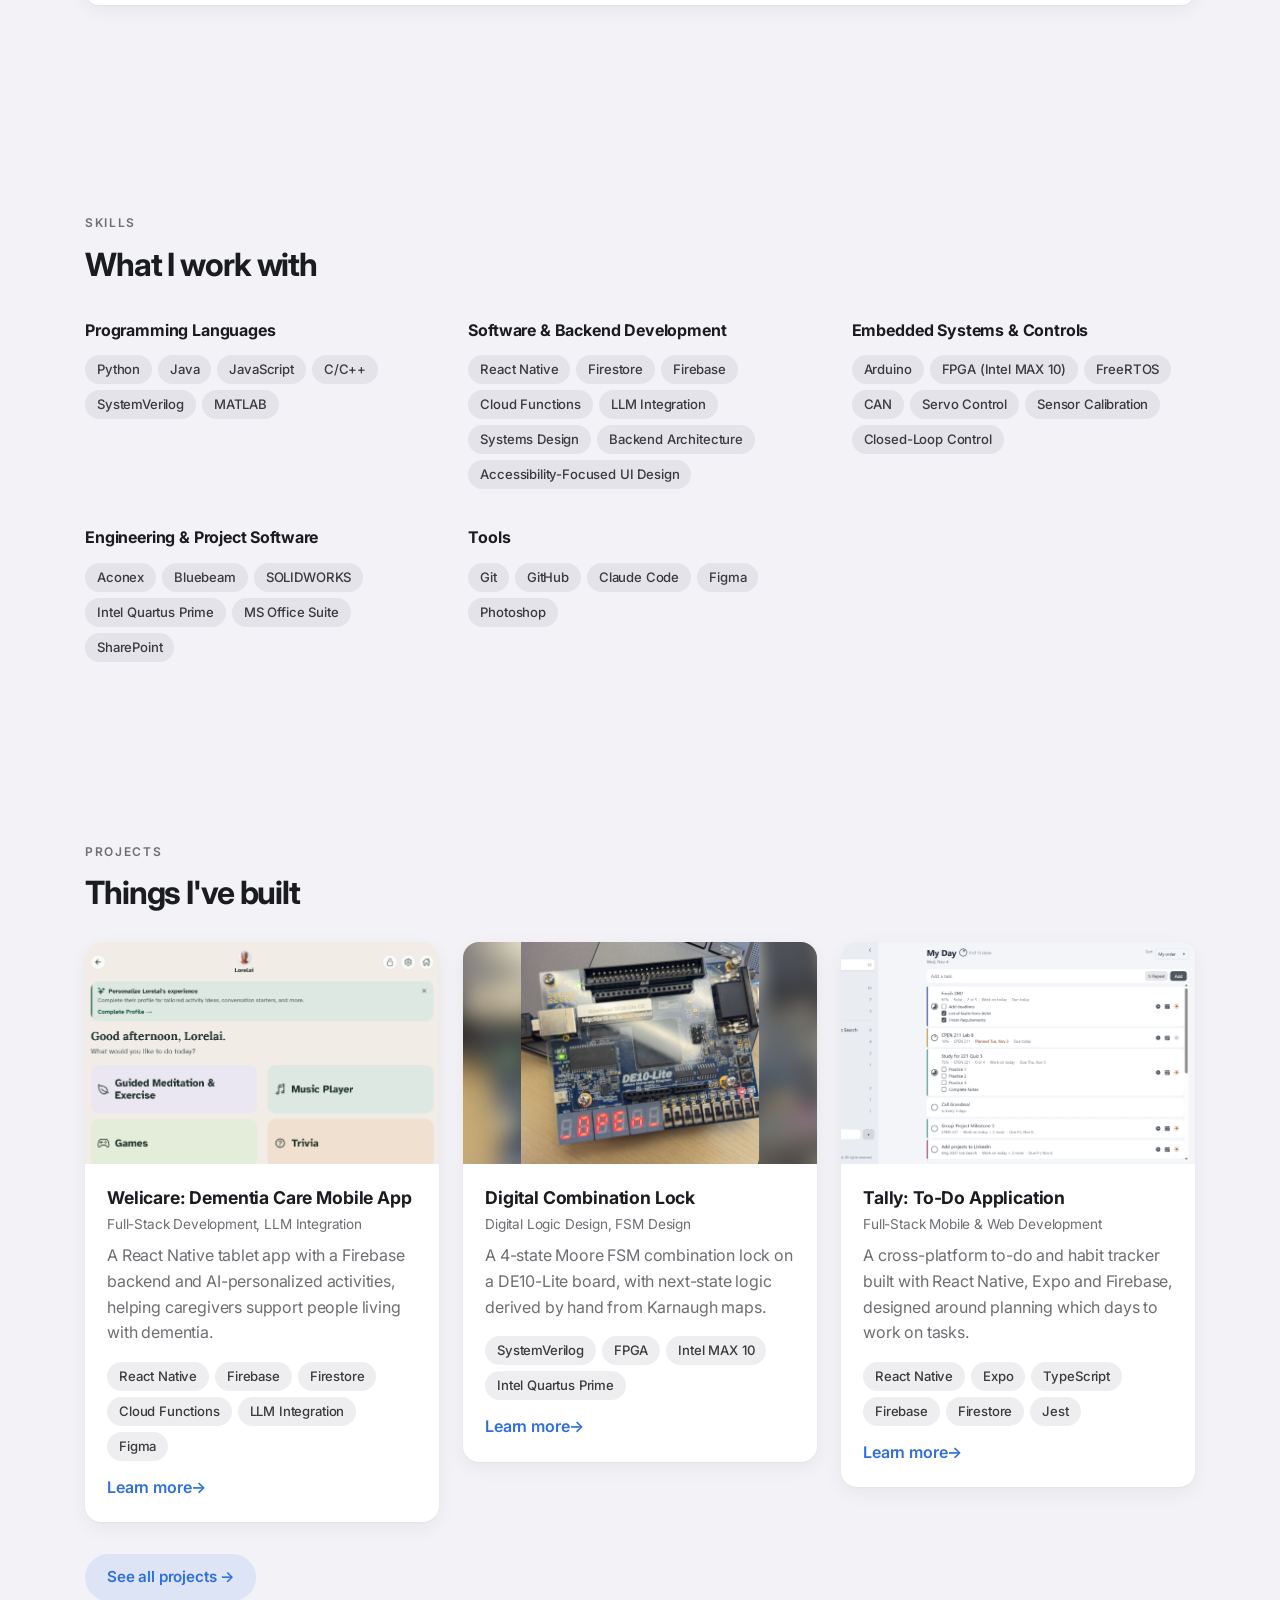
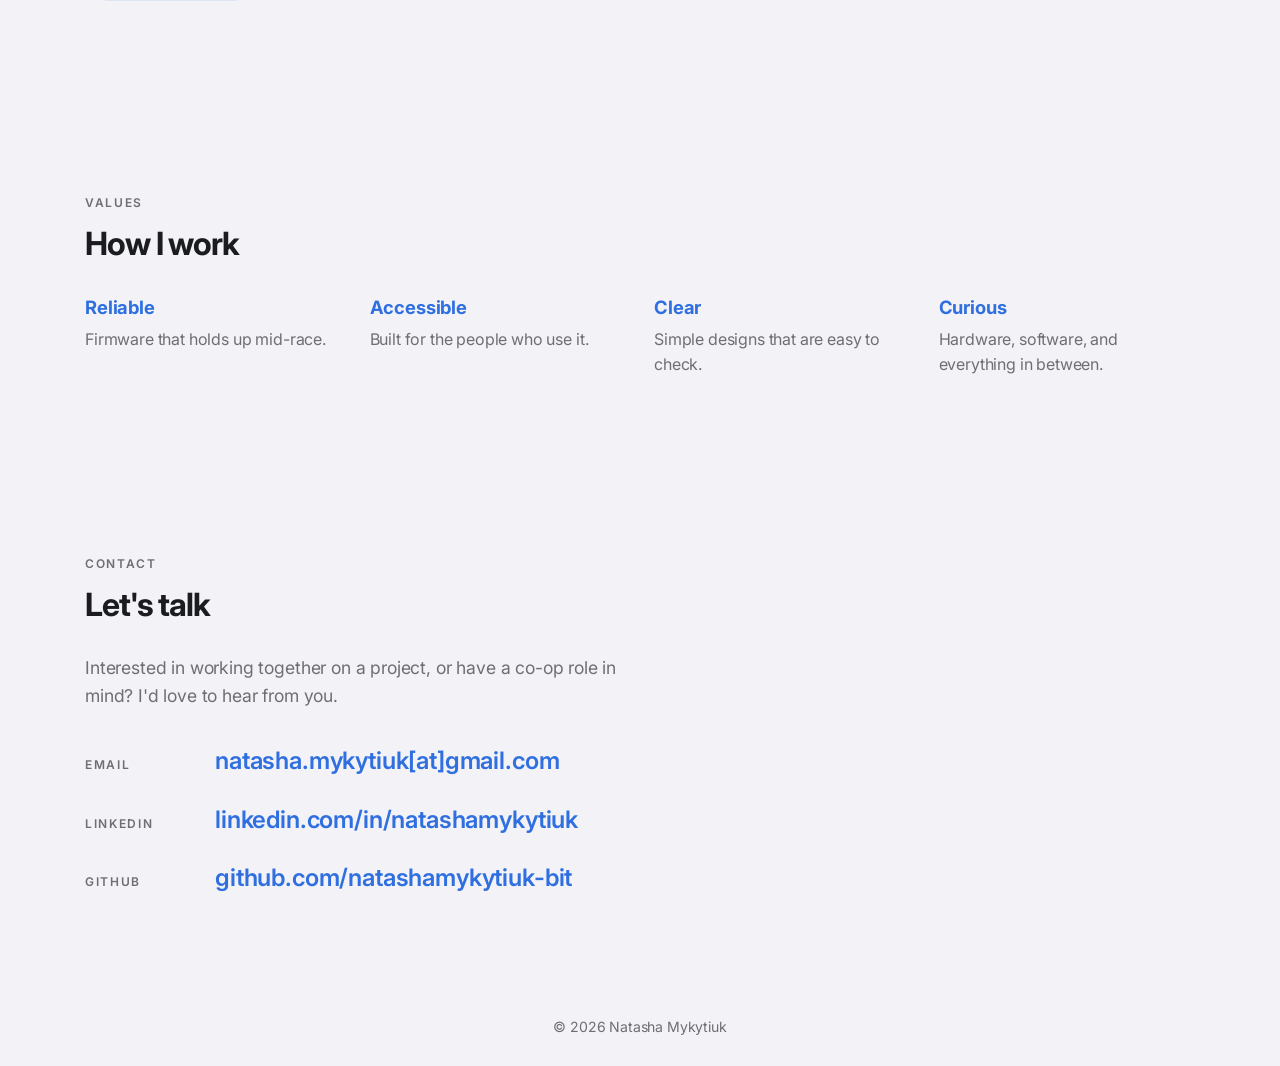
==== commit 08acc557: "added photos to front page" ====
--- a/index.html
+++ b/index.html
@@ -1,6 +1,7 @@
 <!DOCTYPE html>
-<html lang="en" data-theme="evergreen">
+<html lang="en" data-theme="ios">
 <head>
+	<script>(function(){var m=localStorage.getItem("mode");if(!m)m=matchMedia("(prefers-color-scheme: dark)").matches?"dark":"light";document.documentElement.dataset.mode=m;})();</script>
 	<meta charset="UTF-8">
 	<meta name="viewport" content="width=device-width, initial-scale=1">
 	<title>Natasha Mykytiuk | Computer Engineering Student</title>
@@ -8,7 +9,7 @@
 	<link rel="preconnect" href="https://fonts.googleapis.com">
 	<link rel="preconnect" href="https://fonts.gstatic.com" crossorigin>
 	<link href="https://fonts.googleapis.com/css2?family=Inter:wght@400;500;600;700&family=JetBrains+Mono:wght@400;600;700&display=swap" rel="stylesheet">
-	<link rel="stylesheet" href="css/style.css?v=11">
+	<link rel="stylesheet" href="css/style.css?v=16">
 </head>
 <body data-page="home">
 	<a class="skip-link" href="#main">Skip to content</a>
@@ -25,6 +26,7 @@
 				<li><a href="#contact">Contact</a></li>
 				<li><a class="nav-resume" href="resume.pdf" target="_blank" rel="noopener">Resume</a></li>
 			</ul>
+			<button class="mode-btn" type="button" aria-label="Toggle dark mode"></button>
 		</nav>
 	</header>
 
@@ -89,7 +91,7 @@
 		<div class="container">&copy; <span id="year"></span> Natasha Mykytiuk</div>
 	</footer>
 
-	<script src="js/data.js?v=11"></script>
-	<script src="js/site.js?v=11"></script>
+	<script src="js/data.js?v=18"></script>
+	<script src="js/site.js?v=19"></script>
 </body>
 </html>
--- a/css/style.css
+++ b/css/style.css
@@ -7,7 +7,7 @@
 	--accent: #1d4ed8;
 	--accent-soft: #e8efff;
 	--radius: 12px;
-	--maxw: 1080px;
+	--maxw: 1150px;
 	--nav-h: 64px;
 }
 *, *::before, *::after { box-sizing: border-box; }
@@ -115,17 +115,21 @@
 .hero.has-collage { display: grid; grid-template-columns: 1.1fr 1fr; gap: 56px; align-items: center; }
 .hero-collage {
 	display: grid;
-	grid-template-columns: 1.15fr 1fr;
-	grid-template-rows: repeat(5, 1fr);
+	grid-template-columns: repeat(6, 1fr);
+	grid-template-rows: repeat(6, 1fr);
 	gap: 12px;
-	aspect-ratio: 1 / 1.04;
+	aspect-ratio: 1 / 1.1;
 }
 .hero-collage[hidden] { display: none; }
 .hero-collage .photo { overflow: hidden; border-radius: var(--radius); background: var(--accent-soft); }
-.hero-collage .photo:nth-child(1) { grid-area: 1 / 1 / 4 / 2; }
-.hero-collage .photo:nth-child(2) { grid-area: 1 / 2 / 3 / 3; }
-.hero-collage .photo:nth-child(3) { grid-area: 3 / 2 / 6 / 3; }
-.hero-collage .photo:nth-child(4) { grid-area: 4 / 1 / 6 / 2; }
+.hero-collage .photo:nth-child(1) { grid-area: 1 / 1 / 5 / 5; }
+.hero-collage .photo:nth-child(1) img { object-position: center 20%; }
+.hero-collage .photo:nth-child(2) { grid-area: 1 / 5 / 3 / 7; }
+.hero-collage .photo:nth-child(3) { grid-area: 3 / 5 / 5 / 7; }
+.hero-collage .photo:nth-child(3) img { object-position: center 75%; }
+.hero-collage .photo:nth-child(4) { grid-area: 5 / 1 / 7 / 4; }
+.hero-collage .photo:nth-child(5) { grid-area: 5 / 4 / 7 / 7; }
+.hero-collage .photo:nth-child(5) img { object-position: center 75%; }
 .hero-collage img {
 	width: 100%;
 	height: 100%;
@@ -331,33 +335,157 @@
 .back-link::before { content: "← "; }
 .project-header .tags { margin-bottom: 20px; }
 
-.gallery { display: grid; gap: 14px; margin: 44px 0 8px; }
-.gallery-2 { grid-template-columns: 1fr 1fr; }
-.gallery-3 { grid-template-columns: 2fr 1fr; grid-template-rows: 1fr 1fr; }
-.gallery-3 figure:first-child { grid-row: span 2; }
-.gallery-4 { grid-template-columns: repeat(2, 1fr); }
-/* 5, 7, 9… photos: first one goes full width, the rest pair up */
-.gallery-4 > figure:first-child:nth-last-child(2n+1) { grid-column: 1 / -1; }
-.gallery-4 > figure:first-child:nth-last-child(2n+1) img { aspect-ratio: 16 / 9; }
-.gallery figure { margin: 0; }
-.gallery img {
-	width: 100%;
-	display: block;
+/* Project page: slideshow on the left, write-up on the right */
+.project-layout { margin-top: 44px; }
+.project-layout.has-photos {
+	display: grid;
+	grid-template-columns: minmax(0, 1.2fr) minmax(0, 1fr);
+	gap: 48px;
+	align-items: start;
+}
+.project-layout.has-photos .project-section:first-child { margin-top: 0; }
+.slideshow { position: sticky; top: calc(var(--nav-h) + 24px); }
+.slides-frame { position: relative; }
+.slides {
+	position: relative;
+	aspect-ratio: 16 / 10;
 	border-radius: var(--radius);
-	background: var(--accent-soft);
-	aspect-ratio: 16 / 10;
-	object-fit: cover;
-}
-.gallery-1 img { aspect-ratio: 16 / 9; }
-.gallery-3 figure:first-child img { aspect-ratio: auto; height: 100%; }
-.gallery figcaption { color: var(--muted); font-size: 0.88rem; margin-top: 6px; }
+	border: 1px solid var(--border);
+	background: var(--card, var(--bg));
+	overflow: hidden;
+	touch-action: pan-y;
+	user-select: none;
+}
+.slide {
+	position: absolute;
+	inset: 0;
+	margin: 0;
+	opacity: 0;
+	visibility: hidden;
+	transition: opacity 0.45s ease, visibility 0.45s;
+}
+.slide.is-active { opacity: 1; visibility: visible; }
+.slide img { width: 100%; height: 100%; object-fit: contain; display: block; }
+.slide-btn {
+	position: absolute;
+	top: 50%;
+	transform: translateY(-50%);
+	width: 40px;
+	height: 40px;
+	border-radius: 50%;
+	border: 1px solid var(--border);
+	background: rgba(255, 255, 255, 0.92);
+	color: var(--text);
+	font-size: 1.6rem;
+	line-height: 1;
+	cursor: pointer;
+	display: grid;
+	place-items: center;
+	box-shadow: 0 2px 8px rgba(0, 0, 0, 0.08);
+}
+.slide-btn:hover { border-color: var(--accent); color: var(--accent); }
+.slide-btn span { margin-top: -3px; }
+.slide-prev { left: 12px; }
+.slide-next { right: 12px; }
+.slide-controls { display: flex; align-items: center; justify-content: space-between; gap: 12px; margin-top: 12px; }
+.slide-dots { display: flex; flex-wrap: wrap; gap: 8px; }
+.slide-dot {
+	width: 10px;
+	height: 10px;
+	padding: 0;
+	border-radius: 50%;
+	border: 0;
+	background: var(--border);
+	cursor: pointer;
+}
+.slide-dot[aria-current="true"] { background: var(--accent); }
+.slides { cursor: zoom-in; }
+.slide-expand {
+	position: absolute;
+	top: 12px;
+	right: 12px;
+	width: 36px;
+	height: 36px;
+	border-radius: 8px;
+	border: 1px solid var(--border);
+	background: rgba(255, 255, 255, 0.92);
+	color: var(--text);
+	font-size: 1.15rem;
+	line-height: 1;
+	cursor: pointer;
+	display: grid;
+	place-items: center;
+	box-shadow: 0 2px 8px rgba(0, 0, 0, 0.08);
+}
+.slide-expand:hover { border-color: var(--accent); color: var(--accent); }
+
+/* Full-screen photo viewer */
+html.viewer-open { overflow: hidden; }
+.viewer {
+	width: 100vw;
+	height: 100vh;
+	max-width: none;
+	max-height: none;
+	margin: 0;
+	padding: 0;
+	border: 0;
+	background: rgba(12, 18, 16, 0.94);
+	color: #fff;
+}
+.viewer::backdrop { background: rgba(12, 18, 16, 0.94); }
+.viewer[open] { display: flex; flex-direction: column; }
+.viewer-stage {
+	flex: 1;
+	min-height: 0;
+	display: flex;
+	align-items: center;
+	justify-content: center;
+	padding: 56px 72px 12px;
+}
+.viewer-img { max-width: 100%; max-height: 100%; object-fit: contain; border-radius: 6px; box-shadow: 0 10px 40px rgba(0, 0, 0, 0.4); }
+.viewer-bar {
+	display: flex;
+	justify-content: center;
+	align-items: baseline;
+	gap: 16px;
+	padding: 8px 24px 22px;
+	text-align: center;
+}
+.viewer-caption { margin: 0; color: rgba(255, 255, 255, 0.85); font-size: 0.95rem; max-width: 720px; }
+.viewer-count { color: rgba(255, 255, 255, 0.6); font-size: 0.85rem; font-family: "JetBrains Mono", ui-monospace, Consolas, monospace; }
+.viewer-btn {
+	position: absolute;
+	width: 44px;
+	height: 44px;
+	border-radius: 50%;
+	border: 1px solid rgba(255, 255, 255, 0.25);
+	background: rgba(255, 255, 255, 0.1);
+	color: #fff;
+	font-size: 1.8rem;
+	line-height: 1;
+	cursor: pointer;
+	display: grid;
+	place-items: center;
+}
+.viewer-btn:hover { background: rgba(255, 255, 255, 0.2); }
+.viewer-btn span { margin-top: -3px; }
+.viewer-btn:focus-visible { outline: 3px solid var(--amber, #fff); outline-offset: 3px; }
+.viewer-prev { left: 16px; top: 50%; transform: translateY(-50%); }
+.viewer-next { right: 16px; top: 50%; transform: translateY(-50%); }
+.viewer-close { top: 12px; right: 16px; }
 @media (max-width: 720px) {
-	.gallery-2, .gallery-3, .gallery-4 { grid-template-columns: 1fr; grid-template-rows: none; }
-	.gallery-3 figure:first-child { grid-row: auto; }
-	.gallery-3 figure:first-child img { aspect-ratio: 16 / 10; height: auto; }
-}
-
-.project-body { max-width: 760px; }
+	.viewer-stage { padding: 56px 8px 8px; }
+	.viewer-prev, .viewer-next { top: auto; bottom: 16px; transform: none; }
+}
+
+.slide-count { color: var(--muted); font-size: 0.85rem; font-family: "JetBrains Mono", ui-monospace, Consolas, monospace; }
+.slide-caption { color: var(--muted); font-size: 0.92rem; margin: 10px 0 0; }
+@media (max-width: 900px) {
+	.project-layout.has-photos { grid-template-columns: 1fr; gap: 32px; }
+	.slideshow { position: static; }
+}
+
+.project-body { max-width: 760px; min-width: 0; }
 .project-section { margin-top: 48px; }
 .project-section h2 { font-size: 1.4rem; margin-bottom: 14px; }
 .project-section p { font-size: 1.05rem; line-height: 1.75; margin: 0 0 14px; }
@@ -408,3 +536,207 @@
 	.exp.has-logo { grid-template-columns: 44px 1fr; gap: 14px; }
 	.exp-logo { width: 44px; height: 44px; border-radius: 8px; }
 }
+
+/* =========================================================
+	THEME: iOS (data-theme="ios" on <html>).
+	Grouped backgrounds, frosted nav, rounded cards, pill buttons,
+	system blue accent, automatic dark mode.
+========================================================= */
+[data-theme="ios"] {
+	--bg: #f2f2f7;
+	--bg-alt: #f2f2f7;
+	--card: #ffffff;
+	--text: #1a1c20;
+	--muted: #6e6e73;
+	--border: rgba(60, 60, 67, 0.12);
+	--accent: #2f6fdf;
+	--on-accent: #ffffff;
+	--accent-soft: rgba(47, 111, 223, 0.1);
+	--tag-bg: rgba(118, 118, 128, 0.12);
+	--tag-text: #3a3a3c;
+	--nav-bg: rgba(249, 249, 249, 0.72);
+	--radius: 16px;
+	--shadow: 0 1px 2px rgba(0, 0, 0, 0.04), 0 6px 20px rgba(0, 0, 0, 0.05);
+}
+[data-theme="ios"][data-mode="dark"] {
+	color-scheme: dark;
+	--bg: #121316;
+	--bg-alt: #121316;
+	--card: #1e2024;
+	--text: #ffffff;
+	--muted: #98989f;
+	--border: rgba(84, 84, 88, 0.5);
+	--accent: #5b8ff0;
+	--accent-soft: rgba(91, 143, 240, 0.18);
+	--tag-bg: rgba(118, 118, 128, 0.24);
+	--tag-text: #e5e5ea;
+	--nav-bg: rgba(22, 22, 24, 0.72);
+	--shadow: none;
+}
+[data-theme="ios"] body {
+	font-family: "Inter", -apple-system, BlinkMacSystemFont, system-ui, "Segoe UI", sans-serif;
+	-webkit-font-smoothing: antialiased;
+	letter-spacing: -0.01em;
+}
+[data-theme="ios"] h1, [data-theme="ios"] h2, [data-theme="ios"] .big-title {
+	font-weight: 700;
+	letter-spacing: -0.035em;
+}
+[data-theme="ios"] h2 { font-size: 2.1rem; }
+[data-theme="ios"] .eyebrow { color: var(--muted); }
+[data-theme="ios"] .brand { font-weight: 600; }
+
+/* Frosted nav bar */
+[data-theme="ios"] header.site-header {
+	backdrop-filter: saturate(180%) blur(20px);
+	-webkit-backdrop-filter: saturate(180%) blur(20px);
+	border-bottom: 0.5px solid var(--border);
+}
+[data-theme="ios"] .nav-links a { border-radius: 999px; padding: 6px 14px; }
+[data-theme="ios"] .nav-links a:hover, [data-theme="ios"] .nav-links a.active { background: var(--accent-soft); color: var(--accent); }
+[data-theme="ios"] .menu-btn { border-radius: 999px; background: var(--tag-bg); border: 0; color: var(--text); }
+@media (max-width: 720px) {
+	[data-theme="ios"] .nav-links {
+		background: var(--card);
+		border-radius: 16px;
+		box-shadow: 0 10px 30px rgba(0, 0, 0, 0.15);
+	}
+}
+
+/* Sections: no hairline dividers, more air */
+[data-theme="ios"] section + section { border-top: 0; }
+[data-theme="ios"] footer { border-top: 0; }
+
+/* Cards: grouped inset style */
+[data-theme="ios"] .exp, [data-theme="ios"] .card, [data-theme="ios"] .slides {
+	background: var(--card);
+	border: 0;
+	border-radius: var(--radius);
+	box-shadow: var(--shadow);
+}
+[data-theme="ios"] .card { transition: transform 0.35s cubic-bezier(0.2, 0.8, 0.2, 1), box-shadow 0.35s; }
+[data-theme="ios"] .card:hover { transform: scale(1.015); box-shadow: 0 12px 32px rgba(0, 0, 0, 0.1); }
+[data-theme="ios"] .card:active { transform: scale(0.98); }
+[data-theme="ios"] .hero-collage .photo { border-radius: 22px; }
+
+/* Pill buttons */
+[data-theme="ios"] .btn {
+	border-radius: 999px;
+	padding: 11px 22px;
+	font-weight: 600;
+	border: 0;
+	transition: transform 0.15s, filter 0.15s, background 0.15s;
+}
+[data-theme="ios"] .btn:active { transform: scale(0.96); }
+[data-theme="ios"] .btn-primary { background: var(--accent); color: var(--on-accent); }
+[data-theme="ios"] .btn-primary:hover { filter: brightness(1.1); background: var(--accent); }
+[data-theme="ios"] .btn-outline { background: var(--accent-soft); color: var(--accent); }
+[data-theme="ios"] .btn-outline:hover { background: var(--accent-soft); filter: brightness(0.95); }
+
+/* Tags: grey capsules */
+[data-theme="ios"] .tag { border-radius: 999px; font-weight: 500; padding: 4px 12px; }
+[data-theme="ios"] .role, [data-theme="ios"] .value h3 { color: var(--accent); }
+[data-theme="ios"] .placeholder-note { color: #ff9500; }
+
+/* Slideshow controls */
+[data-theme="ios"] .slide-btn {
+	border: 0;
+	background: rgba(255, 255, 255, 0.7);
+	backdrop-filter: blur(16px);
+	-webkit-backdrop-filter: blur(16px);
+	color: #000;
+}
+[data-theme="ios"] .slide-dot { width: 8px; height: 8px; background: rgba(120, 120, 128, 0.32); }
+[data-theme="ios"] .slide-dot[aria-current="true"] { background: var(--text); }
+
+/* Light/dark toggle button */
+.nav { gap: 8px; }
+.brand { margin-right: auto; }
+.mode-btn {
+	width: 36px; height: 36px; flex: none;
+	border-radius: 999px; border: 0; cursor: pointer;
+	background: var(--tag-bg, var(--accent-soft)); color: var(--text);
+	font-size: 1.05rem; line-height: 1; display: grid; place-items: center;
+	transition: transform 0.15s, background 0.2s;
+}
+.mode-btn:active { transform: scale(0.9); }
+[data-mode="dark"] body, [data-mode="dark"] header.site-header { transition: background 0.3s, color 0.3s; }
+[data-theme="ios"][data-mode="dark"] .slide-btn { background: rgba(44, 44, 46, 0.7); color: #fff; }
+[data-theme="ios"][data-mode="dark"] .card:hover { box-shadow: none; }
+
+/* =========================================================
+	iOS, round 2: segmented nav, switch toggle, inset grouped lists
+========================================================= */
+[data-theme="ios"] { -webkit-tap-highlight-color: transparent; }
+[data-theme="ios"] ::selection { background: var(--accent-soft); }
+
+/* Large titles */
+[data-theme="ios"] h2 { font-size: 2rem; font-weight: 700; margin-bottom: 24px; }
+[data-theme="ios"] .hero h1, [data-theme="ios"] .page-header h1, [data-theme="ios"] .project-title { font-weight: 700; letter-spacing: -0.035em; }
+
+/* Dark-mode button as an iOS switch */
+[data-theme="ios"] .mode-btn {
+	position: relative; width: 51px; height: 31px; padding: 0;
+	border-radius: 999px; font-size: 0; color: transparent;
+	background: rgba(120, 120, 128, 0.16);
+	transition: background 0.25s;
+}
+[data-theme="ios"] .mode-btn::after {
+	content: "☀︎"; position: absolute; top: 2px; left: 2px;
+	width: 27px; height: 27px; border-radius: 50%;
+	background: #fff; color: #ff9500; font-size: 0.8rem;
+	display: grid; place-items: center;
+	box-shadow: 0 3px 8px rgba(0, 0, 0, 0.15), 0 3px 1px rgba(0, 0, 0, 0.06);
+	transition: transform 0.3s cubic-bezier(0.3, 1.4, 0.5, 1);
+}
+[data-theme="ios"] .mode-btn[aria-pressed="true"] { background: var(--accent); }
+[data-theme="ios"] .mode-btn[aria-pressed="true"]::after { content: "☾"; color: var(--accent); transform: translateX(20px); }
+[data-theme="ios"] .mode-btn:active { transform: none; }
+[data-theme="ios"] .mode-btn:active::after { width: 33px; }
+[data-theme="ios"] .mode-btn[aria-pressed="true"]:active::after { transform: translateX(14px); }
+
+/* Experience cards: grouped rows feel */
+[data-theme="ios"] .exp { border-radius: 14px; padding: 18px 20px; }
+[data-theme="ios"] .exp-list { gap: 12px; }
+[data-theme="ios"] .role { color: var(--muted); font-weight: 500; }
+[data-theme="ios"] .points { padding-left: 18px; }
+[data-theme="ios"] .points li::marker { color: var(--accent); }
+
+/* Springy reveal animation */
+[data-theme="ios"].js .reveal { transition: opacity 0.6s ease, transform 0.7s cubic-bezier(0.2, 0.9, 0.3, 1.1); transition-delay: var(--reveal-delay, 0s); }
+
+/* Mobile menu as a popover sheet */
+@media (max-width: 720px) {
+	[data-theme="ios"] .nav-links {
+		background: var(--nav-bg);
+		backdrop-filter: saturate(180%) blur(24px);
+		-webkit-backdrop-filter: saturate(180%) blur(24px);
+		padding: 6px; border-radius: 14px;
+	}
+	[data-theme="ios"] .nav-links a { border-radius: 10px; color: var(--text); }
+	[data-theme="ios"] .menu-btn { color: var(--accent); font-weight: 600; background: transparent; }
+}
+
+/* Waving hand in the hero greeting */
+.wave {
+	display: inline-block;
+	transform-origin: 70% 70%;
+	animation: wave 2.4s ease-in-out 0.6s 2;
+	cursor: default;
+}
+.wave:hover { animation: wave-again 1.2s ease-in-out; }
+@keyframes wave {
+	0%, 60%, 100% { transform: rotate(0deg); }
+	10%, 30% { transform: rotate(14deg); }
+	20% { transform: rotate(-8deg); }
+	40% { transform: rotate(-4deg); }
+	50% { transform: rotate(10deg); }
+}
+@keyframes wave-again {
+	0%, 60%, 100% { transform: rotate(0deg); }
+	10%, 30% { transform: rotate(14deg); }
+	20% { transform: rotate(-8deg); }
+	40% { transform: rotate(-4deg); }
+	50% { transform: rotate(10deg); }
+}
+@media (prefers-reduced-motion: reduce) { .wave { animation: none; } }
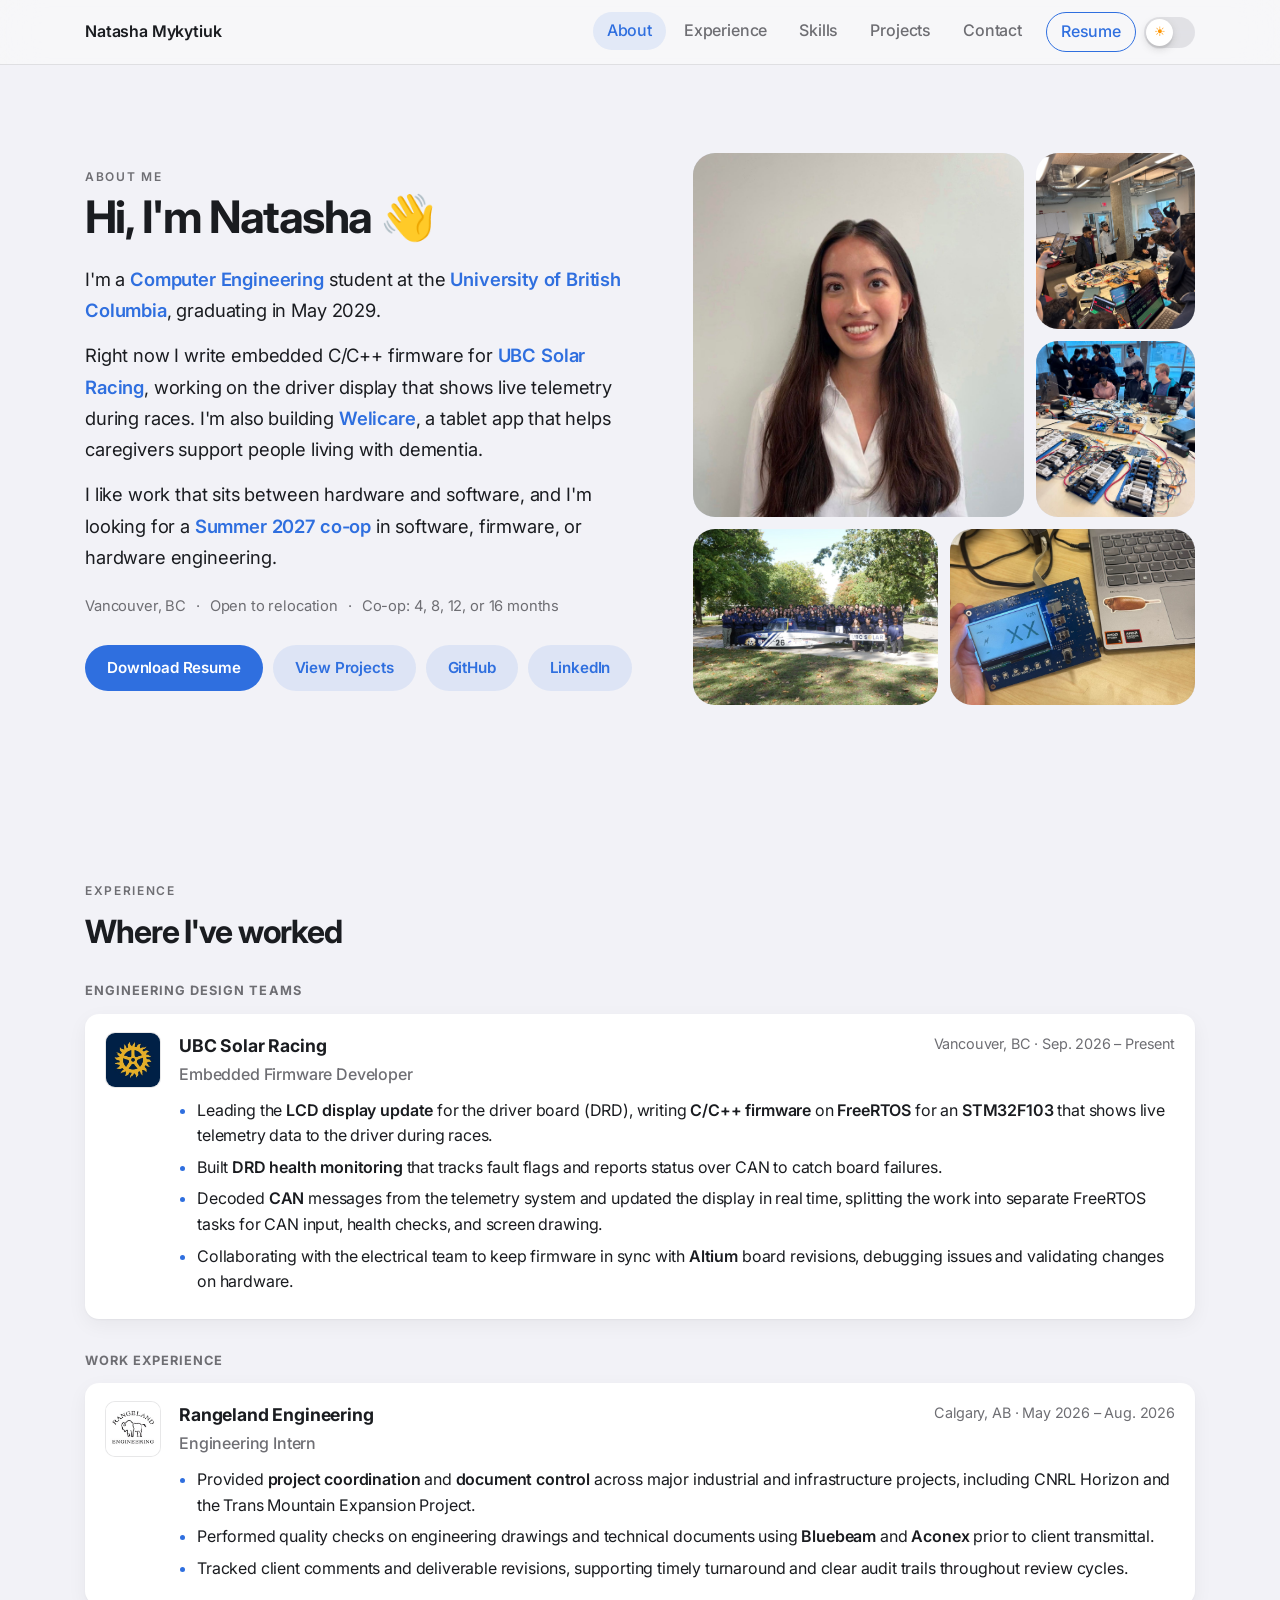
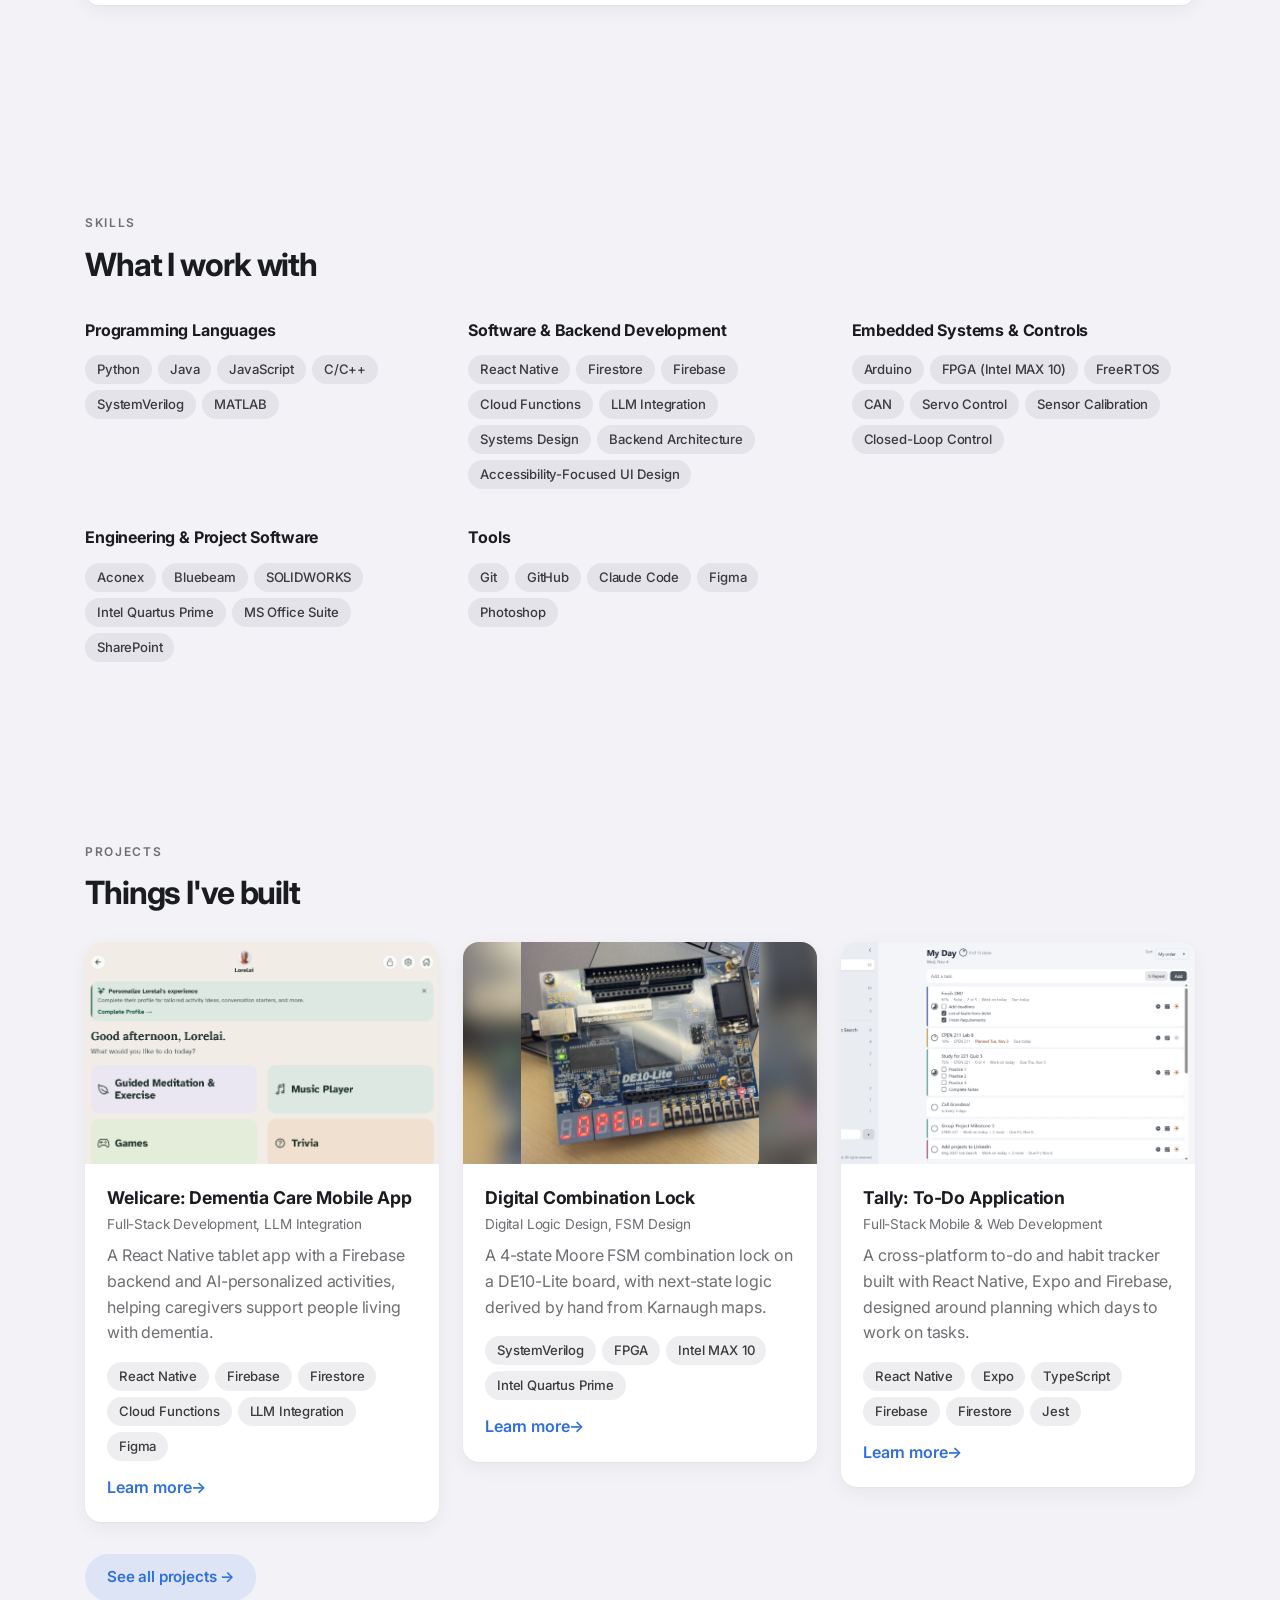
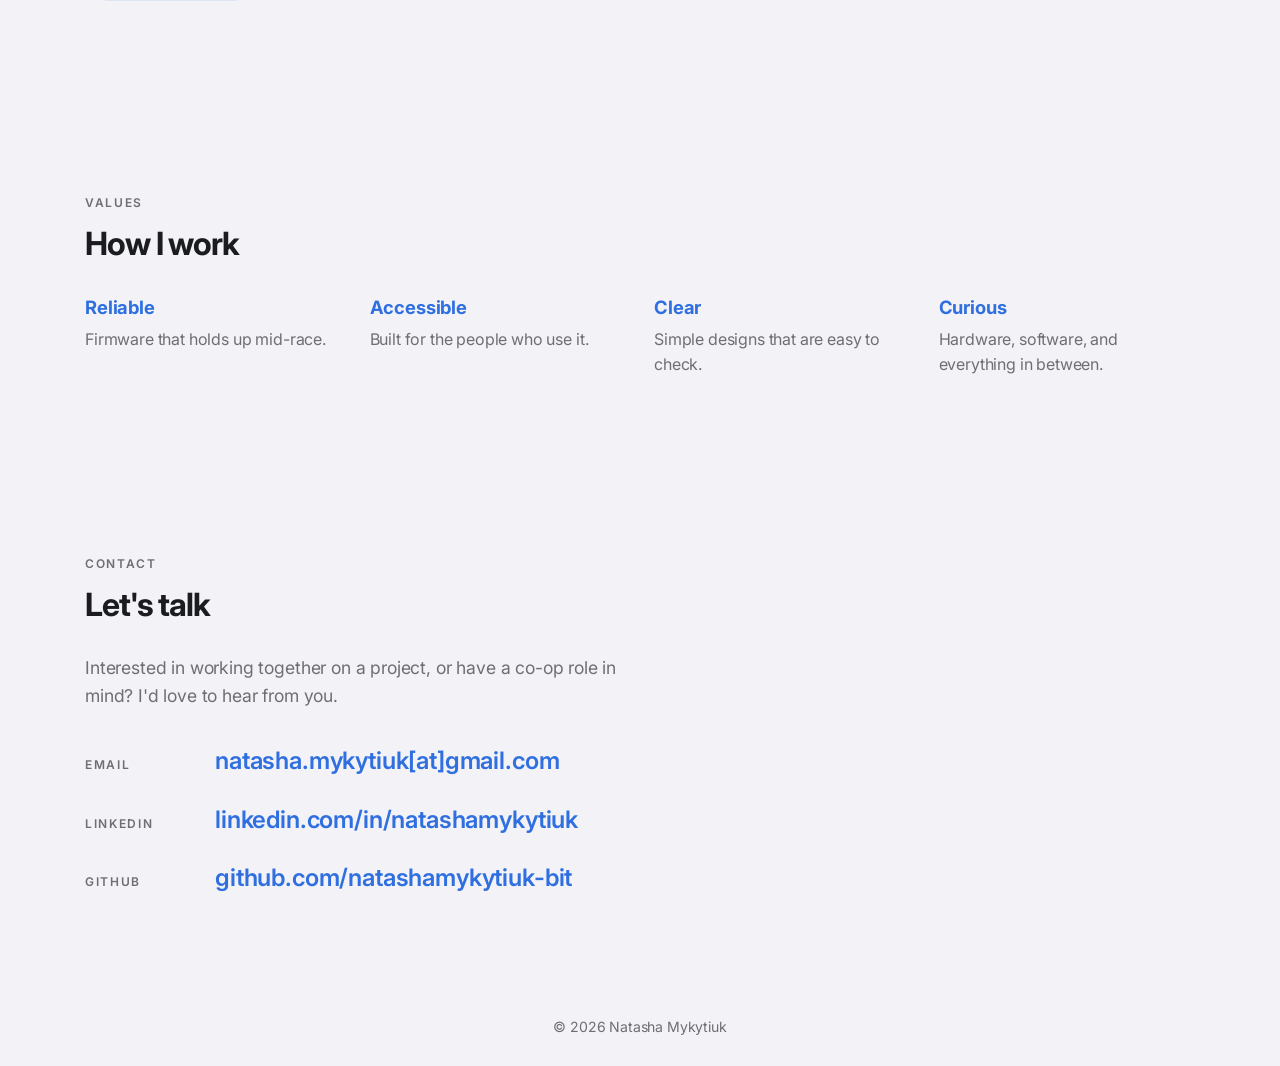
==== commit ba49267c: "updated solar description" ====
--- a/index.html
+++ b/index.html
@@ -91,7 +91,7 @@
 		<div class="container">&copy; <span id="year"></span> Natasha Mykytiuk</div>
 	</footer>
 
-	<script src="js/data.js?v=18"></script>
+	<script src="js/data.js?v=19"></script>
 	<script src="js/site.js?v=19"></script>
 </body>
 </html>
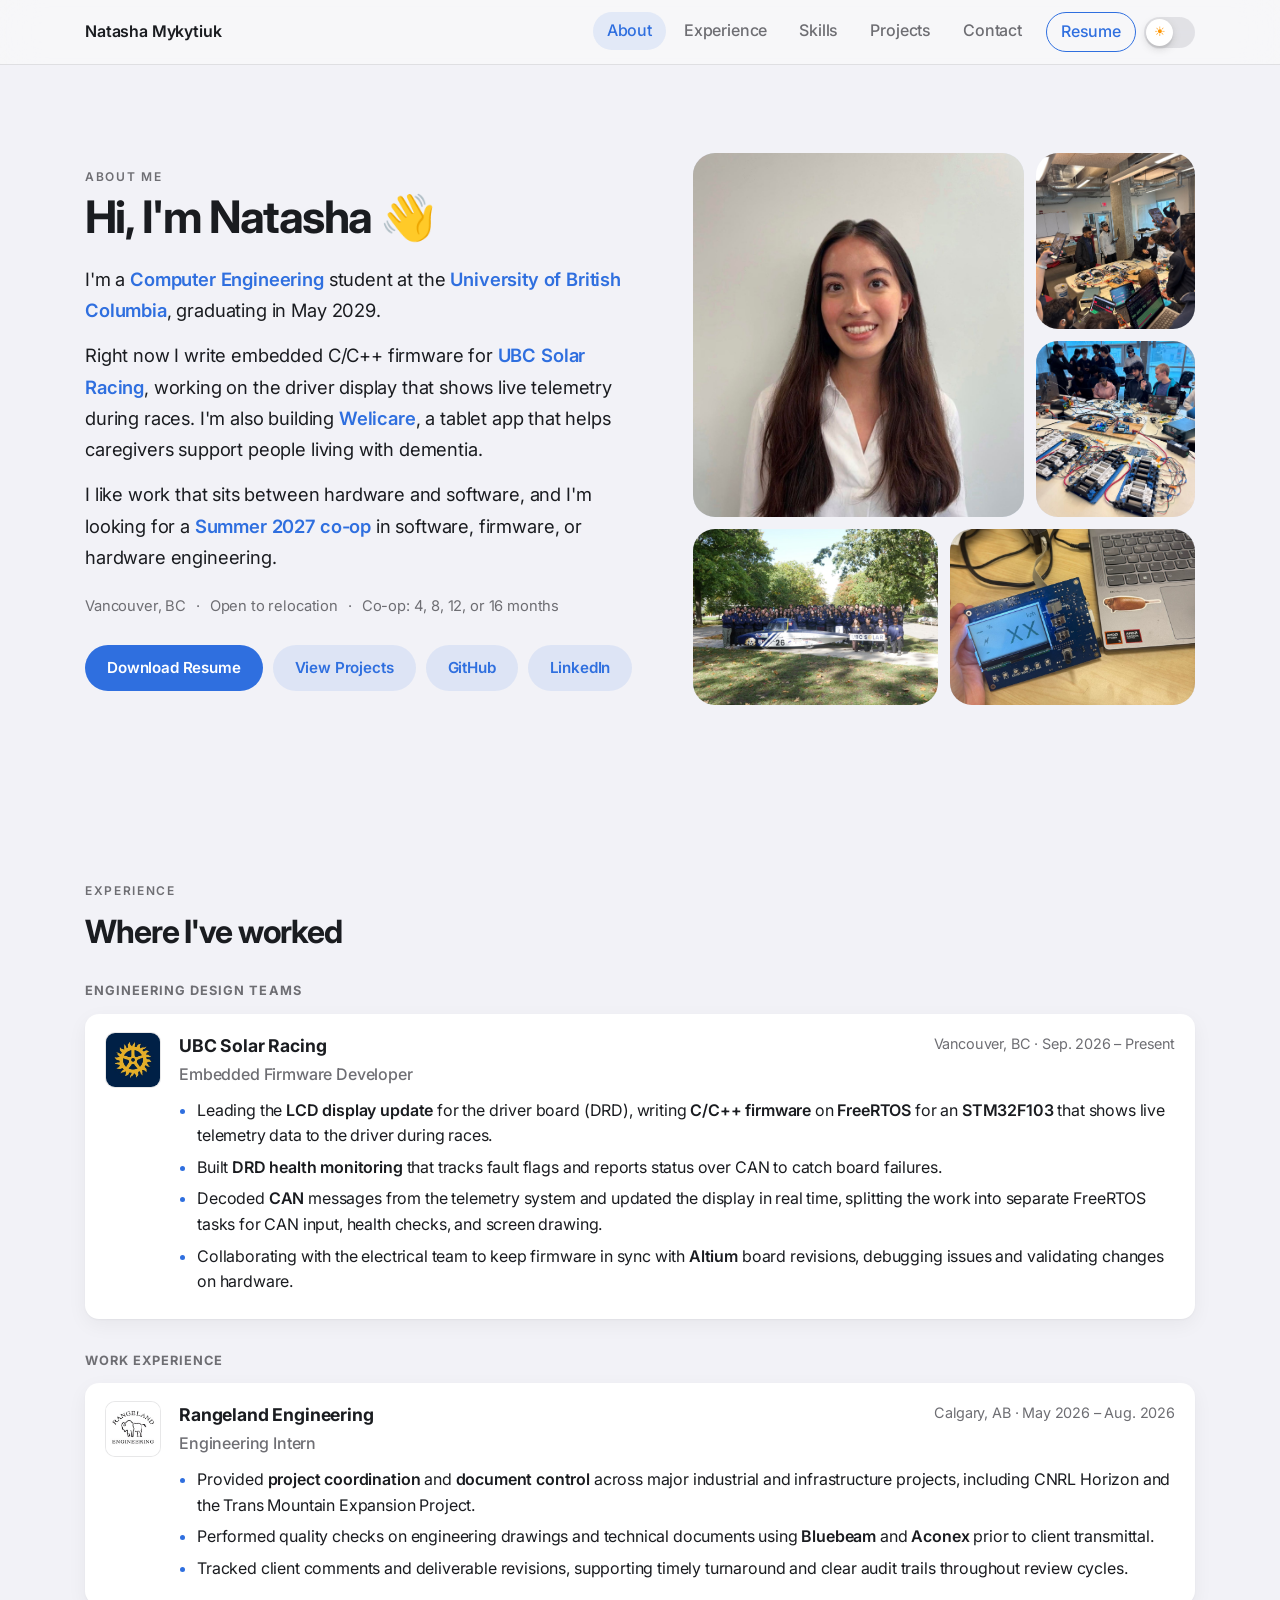
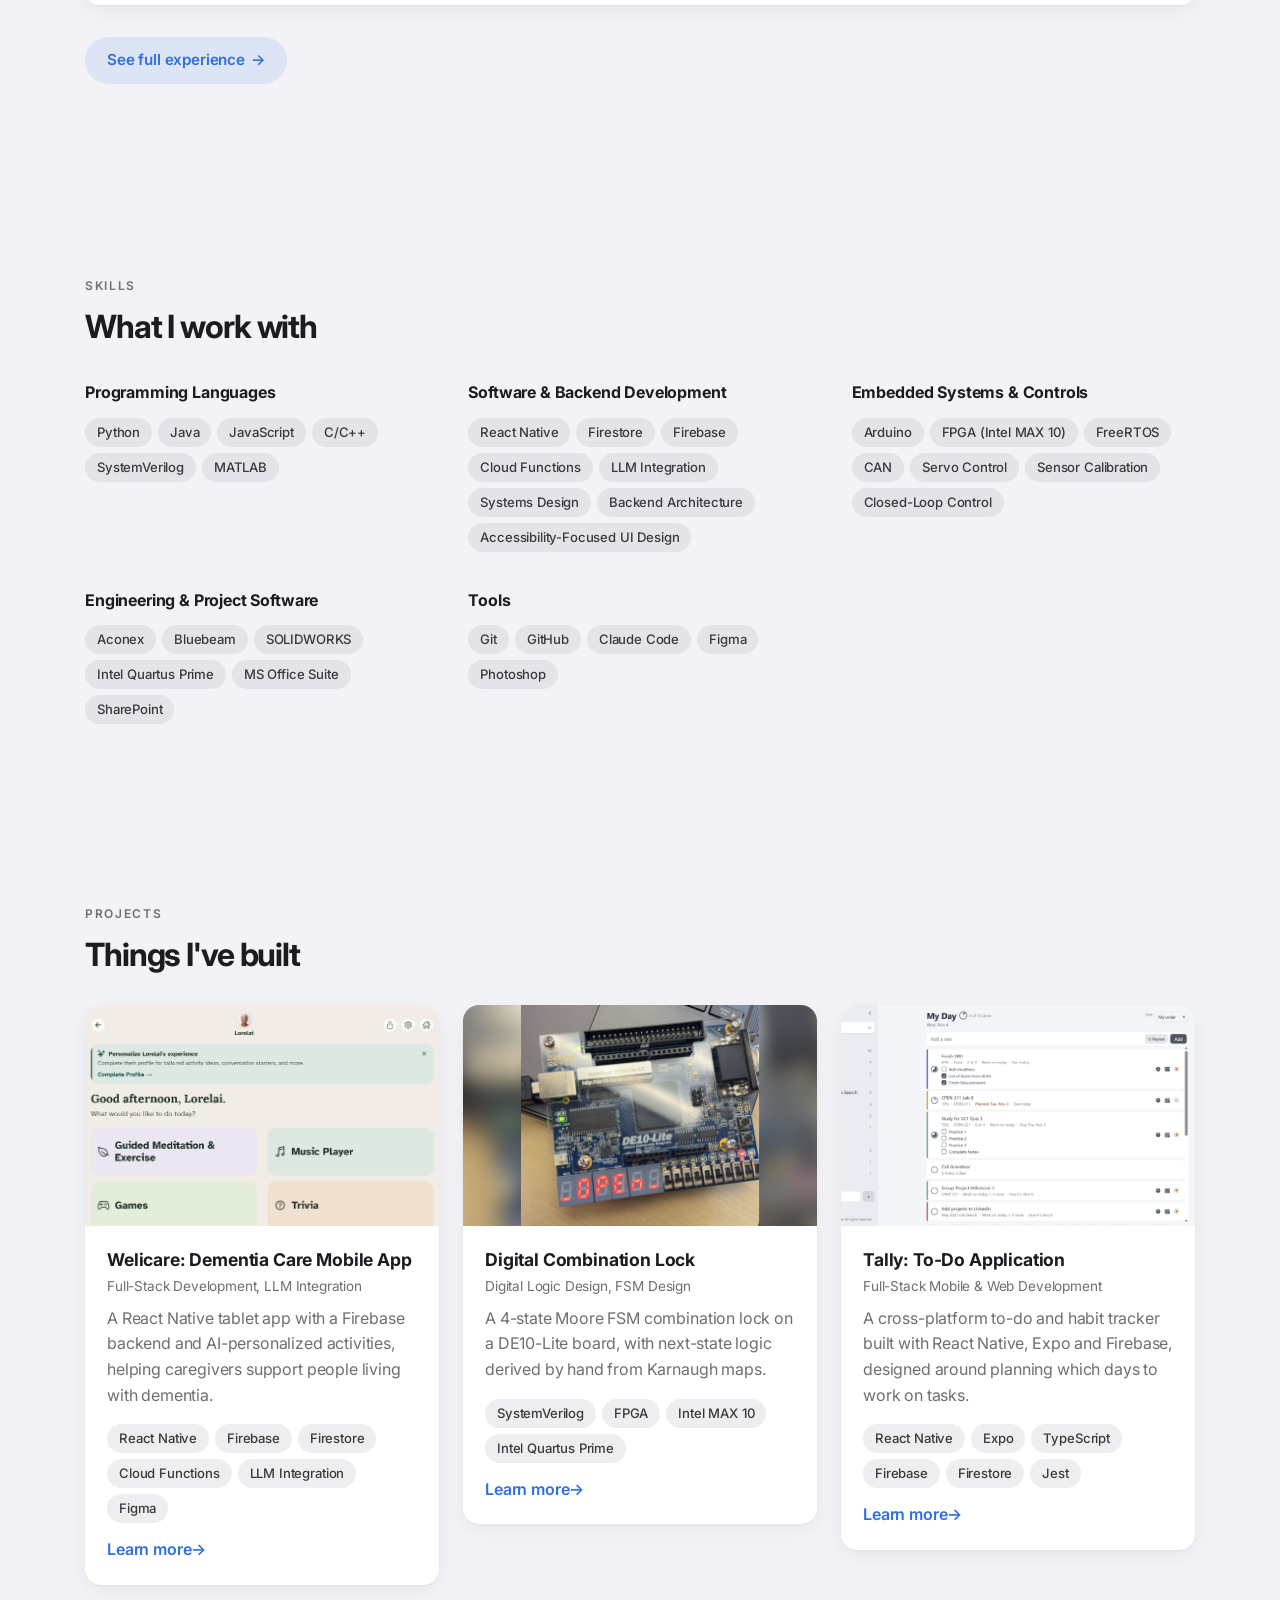
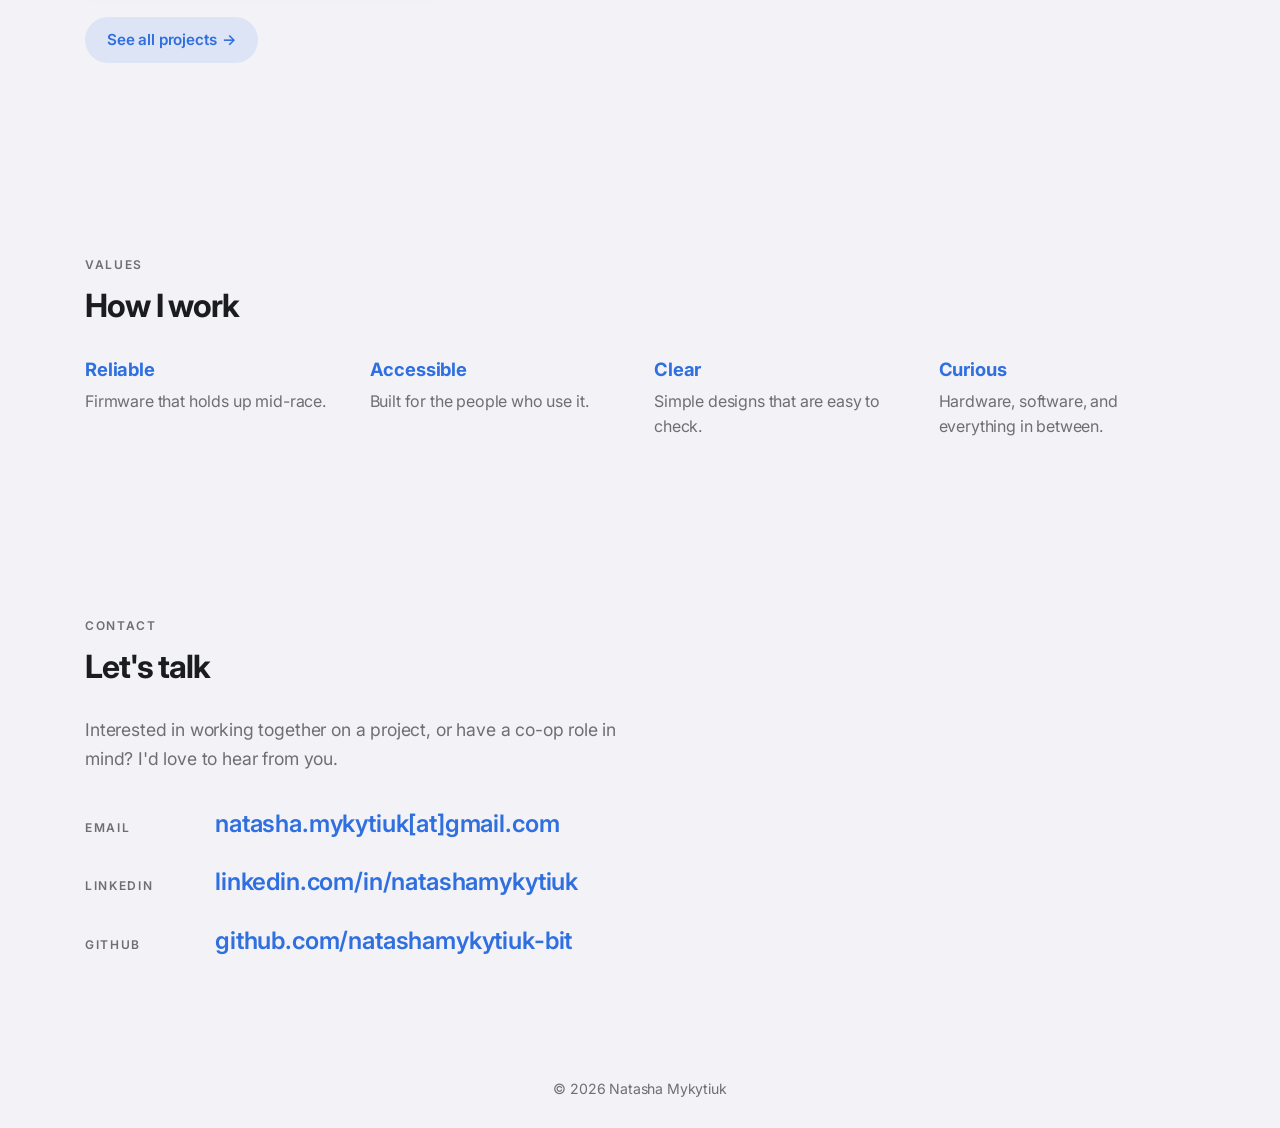
==== commit 9c61997c: "." ====
--- a/index.html
+++ b/index.html
@@ -9,7 +9,7 @@
 	<link rel="preconnect" href="https://fonts.googleapis.com">
 	<link rel="preconnect" href="https://fonts.gstatic.com" crossorigin>
 	<link href="https://fonts.googleapis.com/css2?family=Inter:wght@400;500;600;700&family=JetBrains+Mono:wght@400;600;700&display=swap" rel="stylesheet">
-	<link rel="stylesheet" href="css/style.css?v=16">
+	<link rel="stylesheet" href="css/style.css?v=25">
 </head>
 <body data-page="home">
 	<a class="skip-link" href="#main">Skip to content</a>
@@ -20,7 +20,7 @@
 			<button class="menu-btn" aria-expanded="false" aria-controls="nav-links">Menu</button>
 			<ul class="nav-links" id="nav-links">
 				<li><a href="#about">About</a></li>
-				<li><a href="#experience">Experience</a></li>
+				<li><a href="experience.html">Experience</a></li>
 				<li><a href="#skills">Skills</a></li>
 				<li><a href="projects.html">Projects</a></li>
 				<li><a href="#contact">Contact</a></li>
@@ -49,6 +49,7 @@
 				<p class="eyebrow">Experience</p>
 				<h2 id="experience-title">Where I've worked</h2>
 				<div id="experience-list"></div>
+				<p class="section-more"><a class="btn btn-outline" href="experience.html">See full experience <span aria-hidden="true">→</span></a></p>
 			</div>
 		</section>
 
@@ -65,7 +66,7 @@
 				<p class="eyebrow">Projects</p>
 				<h2 id="projects-title">Things I've built</h2>
 				<div class="projects-grid" id="projects-grid"></div>
-				<p class="section-more"><a class="btn btn-outline" href="projects.html">See all projects →</a></p>
+				<p class="section-more"><a class="btn btn-outline" href="projects.html">See all projects <span aria-hidden="true">→</span></a></p>
 			</div>
 		</section>
 
@@ -91,7 +92,7 @@
 		<div class="container">&copy; <span id="year"></span> Natasha Mykytiuk</div>
 	</footer>
 
-	<script src="js/data.js?v=19"></script>
-	<script src="js/site.js?v=19"></script>
+	<script src="js/data.js?v=25"></script>
+	<script src="js/site.js?v=25"></script>
 </body>
 </html>
--- a/css/style.css
+++ b/css/style.css
@@ -156,7 +156,7 @@
 .intro p { font-size: 1.15rem; line-height: 1.7; margin: 0 0 14px; }
 .intro strong { color: var(--accent); font-weight: 600; }
 .facts { color: var(--muted); font-size: 0.92rem; margin: 22px 0 26px; }
-.facts span + span::before { content: "·"; margin: 0 10px; color: var(--muted); }
+.facts span + span::before { content: "·" / ""; margin: 0 10px; color: var(--muted); }
 .btn-row { display: flex; flex-wrap: wrap; gap: 10px; }
 .btn {
 	display: inline-flex;
@@ -312,7 +312,7 @@
 	text-decoration: none;
 	color: var(--accent);
 }
-.learn-more::after { content: " →"; display: inline-block; transition: transform 0.2s; }
+.learn-more::after { content: " →" / ""; display: inline-block; transition: transform 0.2s; }
 .learn-more:hover::after { transform: translateX(3px); }
 .section-more { margin-top: 32px; }
 
@@ -332,7 +332,7 @@
 	font-weight: 600;
 	text-decoration: none;
 }
-.back-link::before { content: "← "; }
+.back-link::before { content: "← " / ""; }
 .project-header .tags { margin-bottom: 20px; }
 
 /* Project page: slideshow on the left, write-up on the right */
@@ -682,7 +682,7 @@
 	transition: background 0.25s;
 }
 [data-theme="ios"] .mode-btn::after {
-	content: "☀︎"; position: absolute; top: 2px; left: 2px;
+	content: "☀︎" / ""; position: absolute; top: 2px; left: 2px;
 	width: 27px; height: 27px; border-radius: 50%;
 	background: #fff; color: #ff9500; font-size: 0.8rem;
 	display: grid; place-items: center;
@@ -690,7 +690,7 @@
 	transition: transform 0.3s cubic-bezier(0.3, 1.4, 0.5, 1);
 }
 [data-theme="ios"] .mode-btn[aria-pressed="true"] { background: var(--accent); }
-[data-theme="ios"] .mode-btn[aria-pressed="true"]::after { content: "☾"; color: var(--accent); transform: translateX(20px); }
+[data-theme="ios"] .mode-btn[aria-pressed="true"]::after { content: "☾" / ""; color: var(--accent); transform: translateX(20px); }
 [data-theme="ios"] .mode-btn:active { transform: none; }
 [data-theme="ios"] .mode-btn:active::after { width: 33px; }
 [data-theme="ios"] .mode-btn[aria-pressed="true"]:active::after { transform: translateX(14px); }
@@ -740,3 +740,9 @@
 	50% { transform: rotate(10deg); }
 }
 @media (prefers-reduced-motion: reduce) { .wave { animation: none; } }
+
+/* Several roles at one organization */
+.exp-role { margin-top: 12px; }
+.exp-role + .exp-role { padding-top: 12px; border-top: 1px solid var(--border); }
+.exp-role .exp-head { align-items: baseline; }
+.exp-role .role { margin: 0 0 8px; }
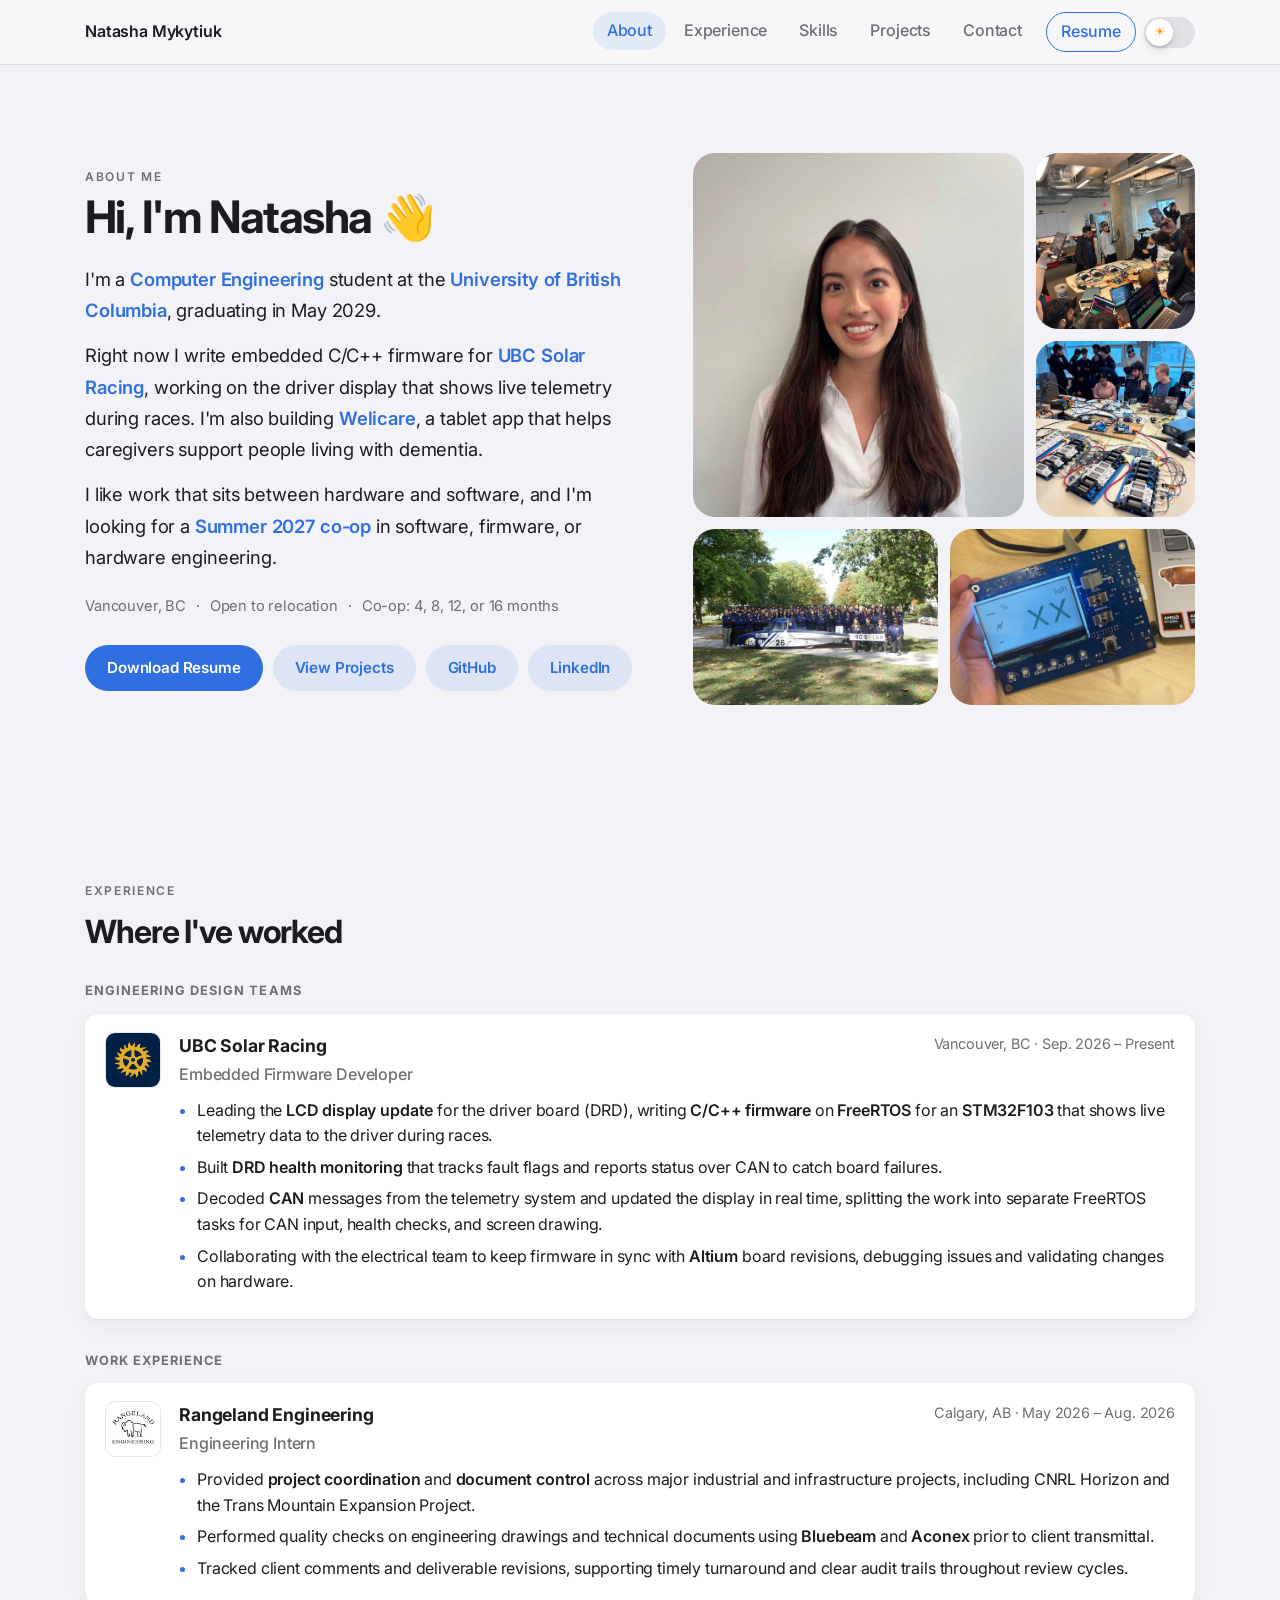
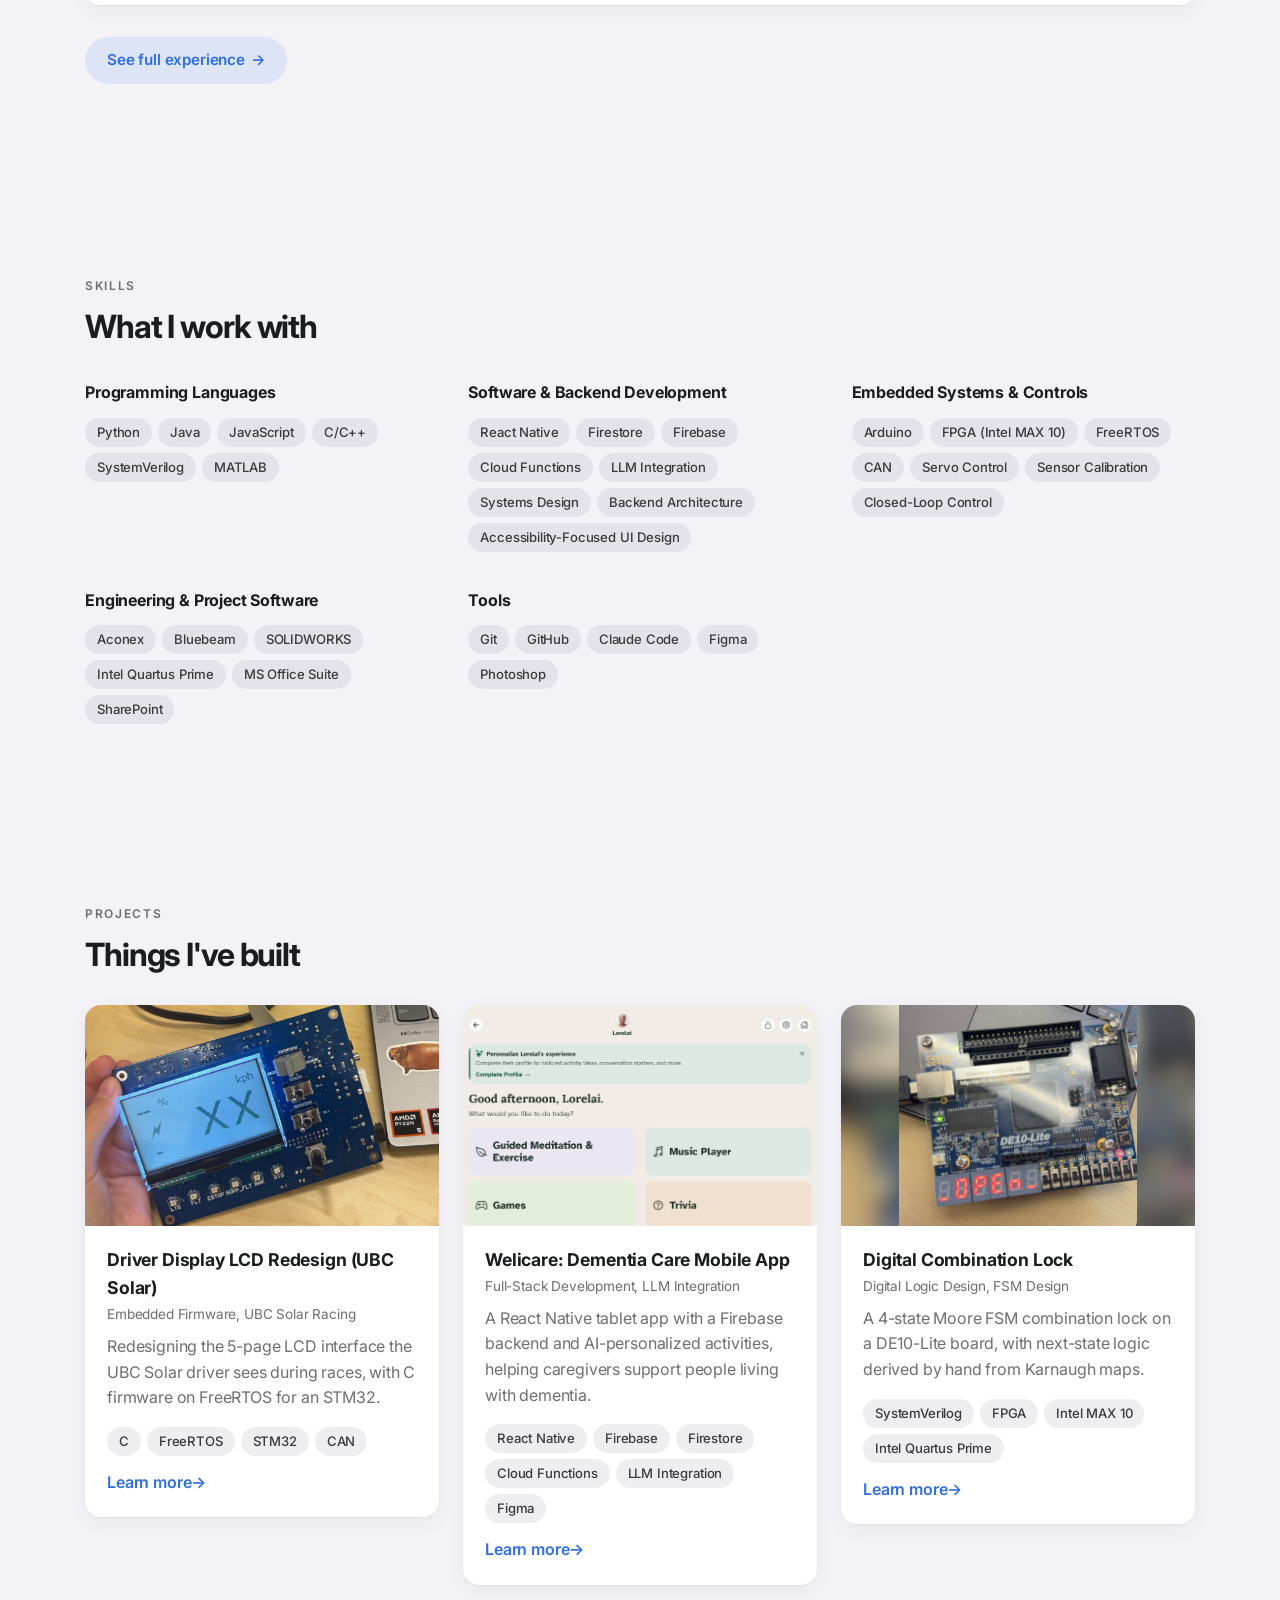
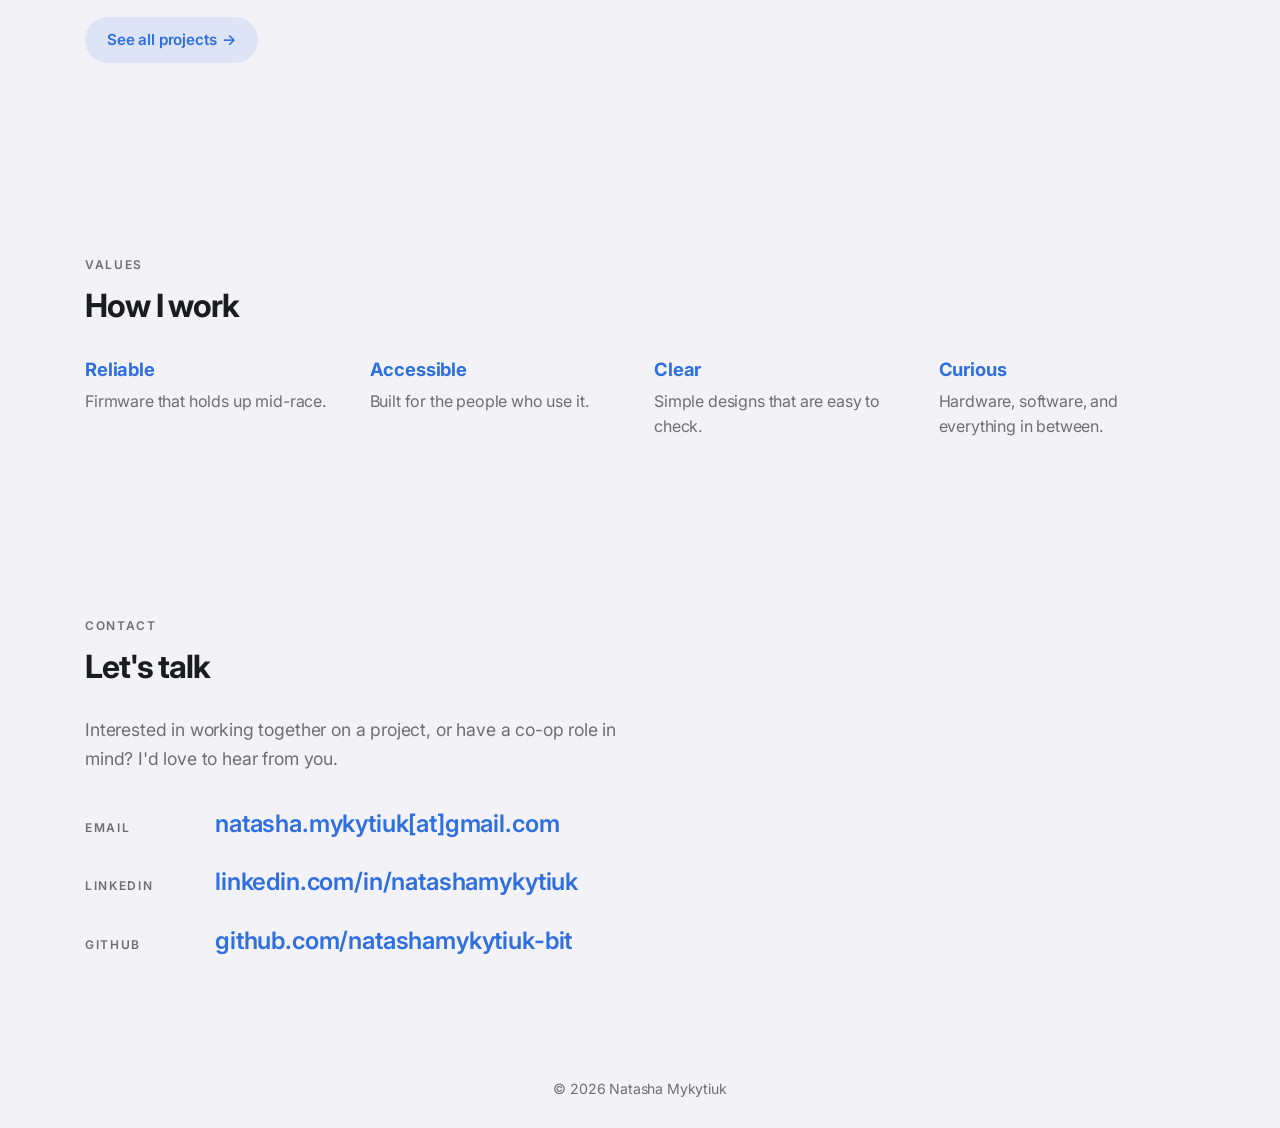
==== commit 1005dec5: "projects" ====
--- a/index.html
+++ b/index.html
@@ -9,7 +9,7 @@
 	<link rel="preconnect" href="https://fonts.googleapis.com">
 	<link rel="preconnect" href="https://fonts.gstatic.com" crossorigin>
 	<link href="https://fonts.googleapis.com/css2?family=Inter:wght@400;500;600;700&family=JetBrains+Mono:wght@400;600;700&display=swap" rel="stylesheet">
-	<link rel="stylesheet" href="css/style.css?v=25">
+	<link rel="stylesheet" href="css/style.css?v=31">
 </head>
 <body data-page="home">
 	<a class="skip-link" href="#main">Skip to content</a>
@@ -92,7 +92,7 @@
 		<div class="container">&copy; <span id="year"></span> Natasha Mykytiuk</div>
 	</footer>
 
-	<script src="js/data.js?v=25"></script>
+	<script src="js/data.js?v=35"></script>
 	<script src="js/site.js?v=25"></script>
 </body>
 </html>
--- a/css/style.css
+++ b/css/style.css
@@ -129,7 +129,6 @@
 .hero-collage .photo:nth-child(3) img { object-position: center 75%; }
 .hero-collage .photo:nth-child(4) { grid-area: 5 / 1 / 7 / 4; }
 .hero-collage .photo:nth-child(5) { grid-area: 5 / 4 / 7 / 7; }
-.hero-collage .photo:nth-child(5) img { object-position: center 75%; }
 .hero-collage img {
 	width: 100%;
 	height: 100%;
